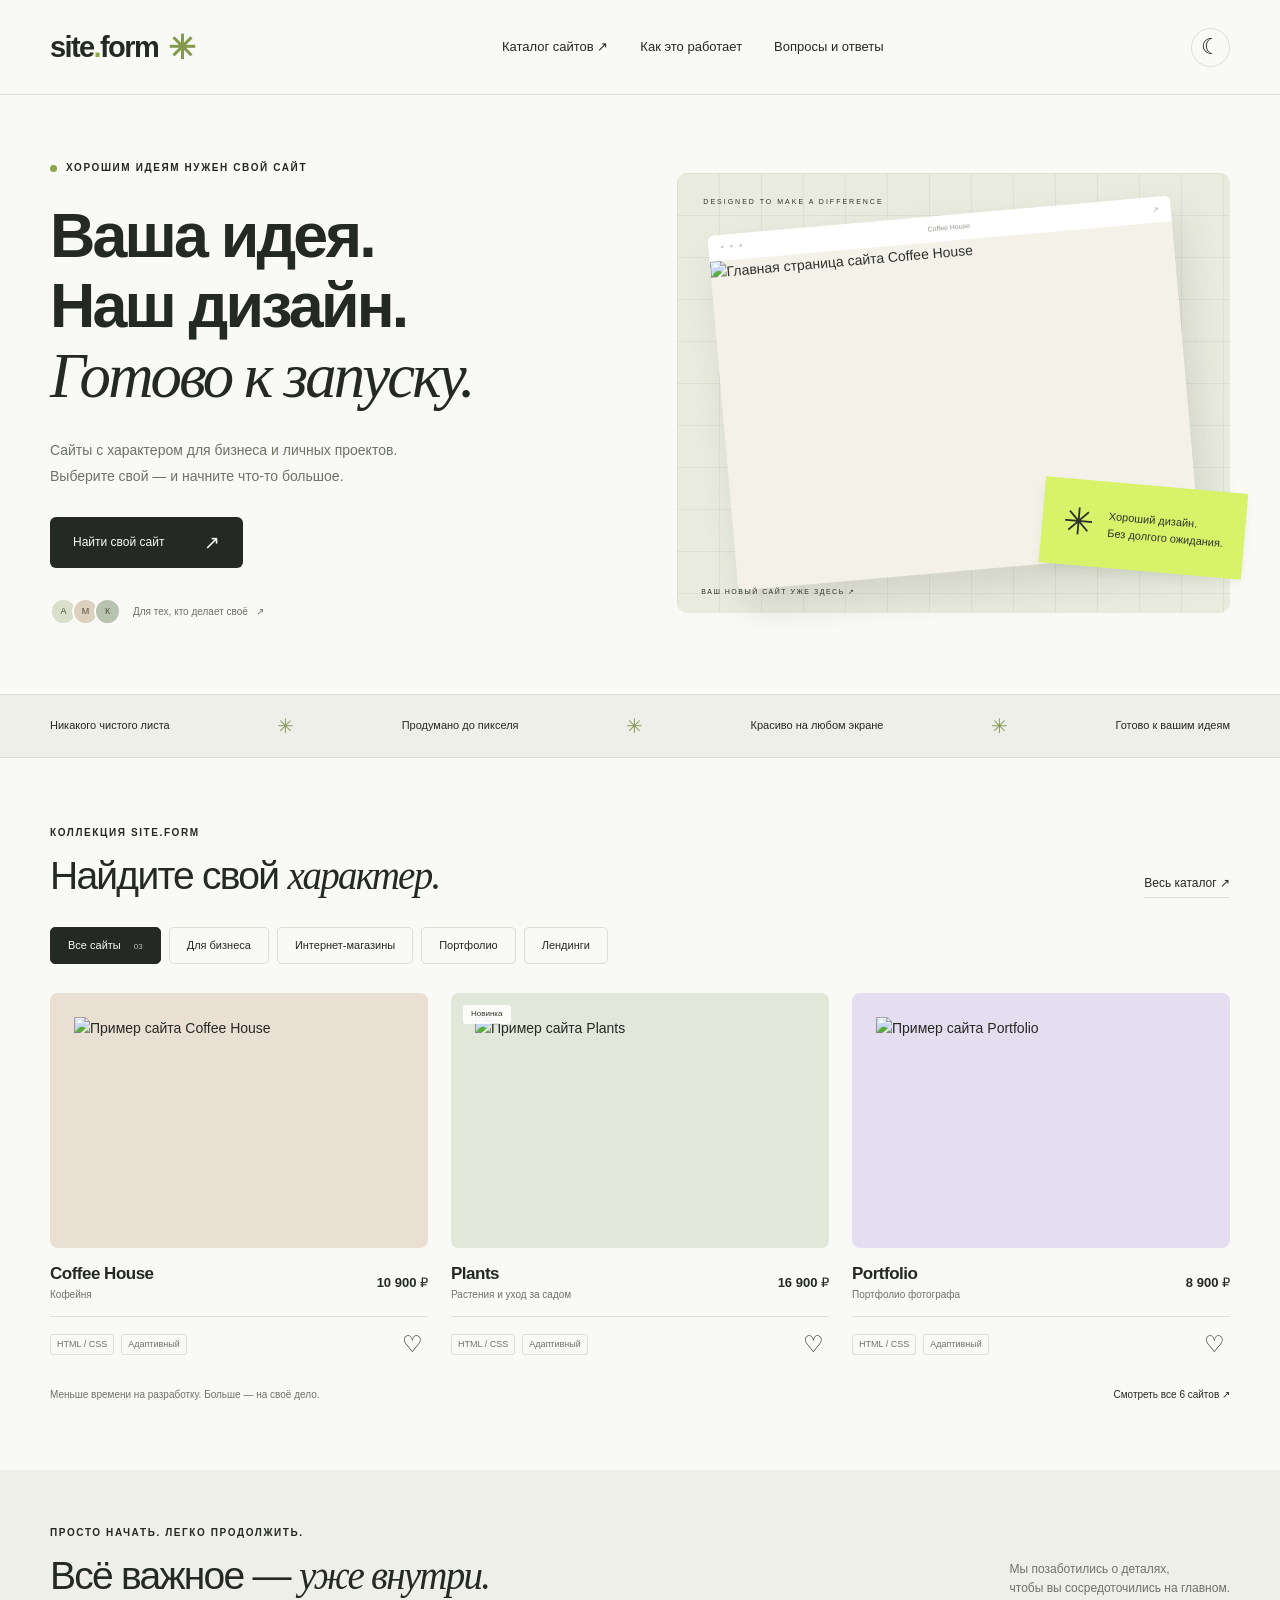
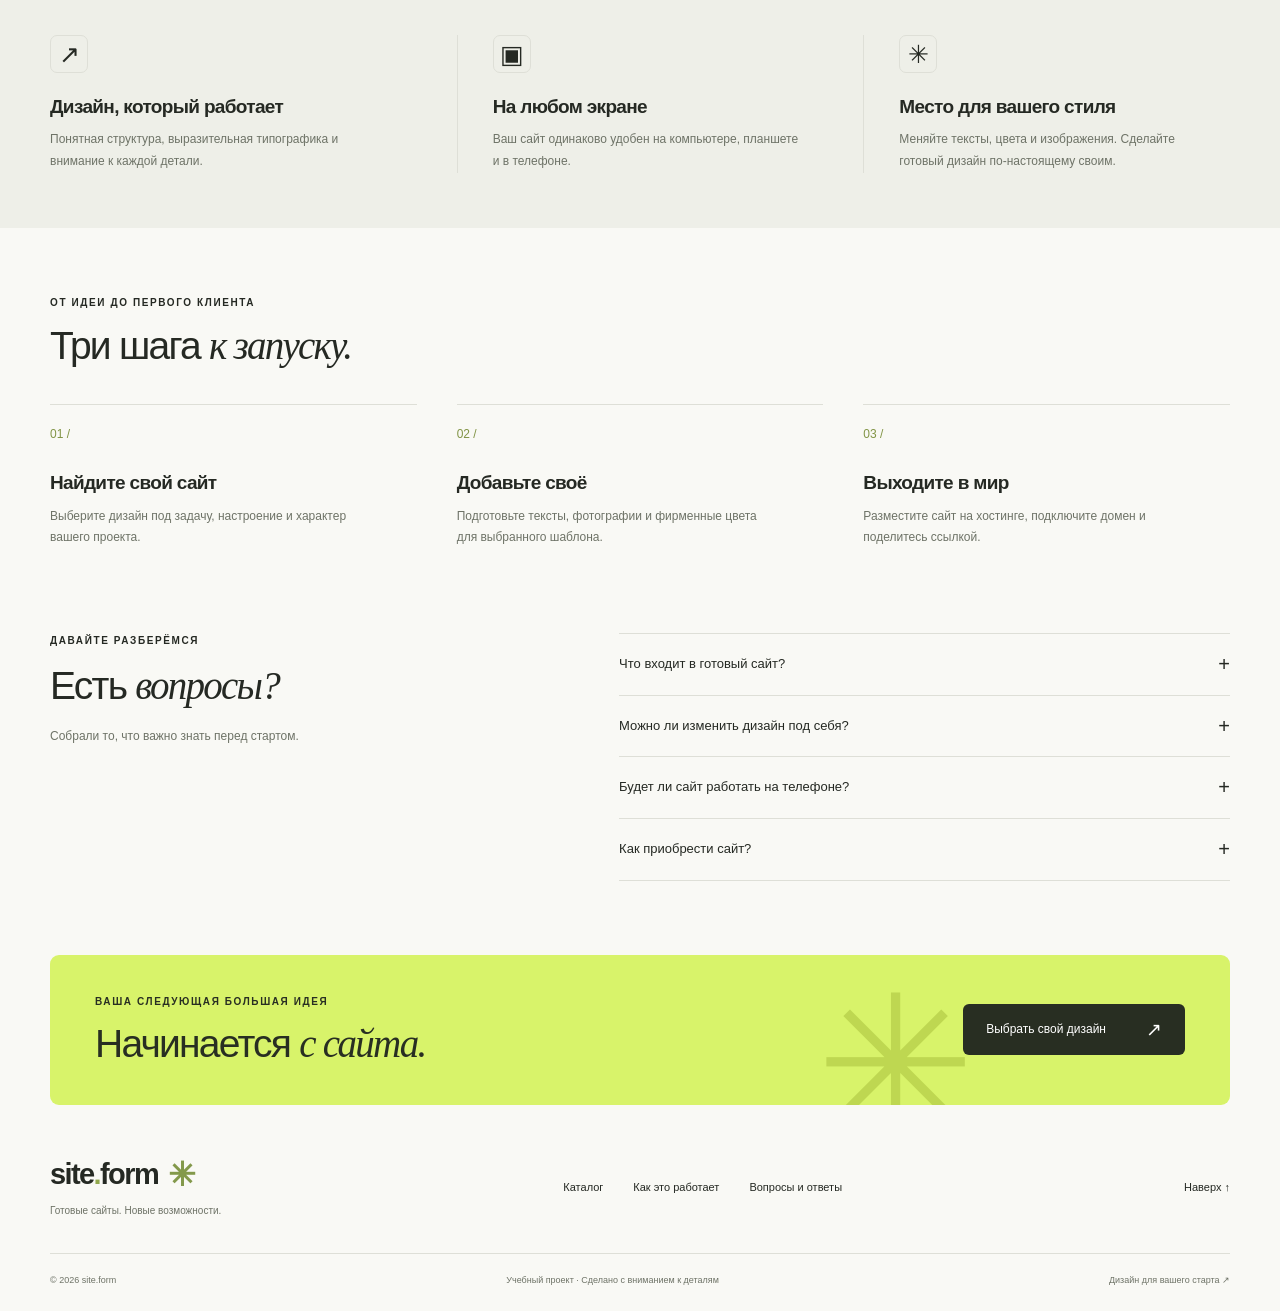
==== index.html @ 3f568632 "feat: create app" ====
<!doctype html>
<html lang="ru">
<head>
    <meta charset="UTF-8">
    <meta name="viewport" content="width=device-width, initial-scale=1.0">
    <meta name="description" content="Готовые сайты с характером для бизнеса и личных проектов.">
    <title>site.form — сайты для ваших идей</title>
    <script>try {
        document.documentElement.dataset.theme = localStorage.getItem('siteform-theme') || 'light'
    } catch (e) {
    }</script>
    <link rel="stylesheet" href="style.css">
    <script src="script.js" defer></script>
</head>
<body>
<header class="header">
    <div class="container header-inner">
        <a class="logo" href="index.html" aria-label="site.form — главная">site<span class="logo-dot">.</span>form<span
                class="logo-star">✳</span>
        </a>
        <nav class="nav" aria-label="Основная навигация"><a href="catalog.html">Каталог сайтов ↗</a><a
                href="index.html#how">Как это работает</a><a href="index.html#faq">Вопросы и ответы</a></nav>
        <div class="header-actions">
            <button class="theme-toggle" aria-label="Включить тёмную тему">☾</button>
        </div>
    </div>
</header>
<main>
    <section class="hero container">
        <div class="hero-copy"><p class="eyebrow"><span class="status-dot"></span> ХОРОШИМ ИДЕЯМ НУЖЕН СВОЙ САЙТ</p>
            <h1>Ваша идея.<br>Наш дизайн.<br><span class="serif">Готово к запуску.</span></h1>
            <p class="hero-description">Сайты с характером для бизнеса и личных проектов.<br>Выберите свой — и начните
                что-то большое.</p><a class="button button-dark" href="catalog.html">Найти свой сайт <span>↗</span></a>
            <div class="hero-note"><span class="tiny-stack"><i>А</i><i>М</i><i>К</i></span><span>Для тех, кто делает своё &nbsp; ↗</span>
            </div>
        </div>
        <div class="hero-art" role="img" aria-label="Пример сайта Coffee House">
            <div class="art-grid"></div>
            <span class="art-label">DESIGNED TO MAKE A DIFFERENCE</span>
            <div class="hero-browser">
                <div class="browser-bar"><span>● ● ●</span><span>Coffee House</span><span>↗</span></div>
                <img class="hero-site-preview" src="assets/CoffeHouse1.png" alt="Главная страница сайта Coffee House" fetchpriority="high">
            </div>
            <div class="floating-label"><span>✳</span> Хороший дизайн.<br>Без долгого ожидания.</div>
            <span class="art-caption">ВАШ НОВЫЙ САЙТ УЖЕ ЗДЕСЬ ↗</span></div>
    </section>
    <div class="benefit-strip">
        <div class="container">
            <span>Никакого чистого листа</span><i>✳</i><span>Продумано до пикселя</span><i>✳</i><span>Красиво на любом экране</span><i>✳</i><span>Готово к вашим идеям</span>
        </div>
    </div>
    <section class="section container" id="featured">
        <div class="section-heading">
            <div><p class="eyebrow">КОЛЛЕКЦИЯ SITE.FORM</p>
                <h2>Найдите свой <em>характер.</em></h2></div>
            <a class="text-link" href="catalog.html">Весь каталог ↗</a></div>
        <div class="category-tabs" aria-label="Категории подборки">
            <button class="active" data-category="all" aria-pressed="true">Все сайты <span>03</span></button>
            <button data-category="business" aria-pressed="false">Для бизнеса</button>
            <button data-category="shop" aria-pressed="false">Интернет-магазины</button>
            <button data-category="portfolio" aria-pressed="false">Портфолио</button>
            <button data-category="landing" aria-pressed="false">Лендинги</button>
        </div>
        <div class="product-grid" id="products" data-limit="3"></div>
        <noscript>Для интерактивной подборки включите JavaScript.</noscript>
        <div class="collection-note"><span>Меньше времени на разработку. Больше — на своё дело.</span><a
                href="catalog.html">Смотреть все 6 сайтов ↗</a></div>
    </section>
    <section class="why-section">
        <div class="container">
            <div class="section-heading">
                <div><p class="eyebrow">ПРОСТО НАЧАТЬ. ЛЕГКО ПРОДОЛЖИТЬ.</p>
                    <h2>Всё важное — <em>уже внутри.</em></h2></div>
                <p class="section-description">Мы позаботились о деталях,<br>чтобы вы сосредоточились на главном.</p>
            </div>
            <div class="features">
                <article><span class="feature-icon">↗</span>
                    <h3>Дизайн, который работает</h3>
                    <p>Понятная структура, выразительная типографика и внимание к каждой детали.</p></article>
                <article><span class="feature-icon">▣</span>
                    <h3>На любом экране</h3>
                    <p>Ваш сайт одинаково удобен на компьютере, планшете и в телефоне.</p></article>
                <article><span class="feature-icon">✳</span>
                    <h3>Место для вашего стиля</h3>
                    <p>Меняйте тексты, цвета и изображения. Сделайте готовый дизайн по-настоящему своим.</p></article>
            </div>
        </div>
    </section>
    <section class="section container" id="how">
        <div class="section-heading">
            <div><p class="eyebrow">ОТ ИДЕИ ДО ПЕРВОГО КЛИЕНТА</p>
                <h2>Три шага <em>к запуску.</em></h2></div>
        </div>
        <div class="steps">
            <article><span>01 /</span>
                <h3>Найдите свой сайт</h3>
                <p>Выберите дизайн под задачу, настроение и характер вашего проекта.</p></article>
            <article><span>02 /</span>
                <h3>Добавьте своё</h3>
                <p>Подготовьте тексты, фотографии и фирменные цвета для выбранного шаблона.</p></article>
            <article><span>03 /</span>
                <h3>Выходите в мир</h3>
                <p>Разместите сайт на хостинге, подключите домен и поделитесь ссылкой.</p></article>
        </div>
    </section>
    <section class="faq-section container" id="faq">
        <div><p class="eyebrow">ДАВАЙТЕ РАЗБЕРЁМСЯ</p>
            <h2>Есть <em>вопросы?</em></h2>
            <p class="muted">Собрали то, что важно знать перед стартом.</p></div>
        <div class="faq-list">
            <details>
                <summary>Что входит в готовый сайт?<span>+</span></summary>
                <p>HTML, CSS и JavaScript выбранного шаблона: адаптивная вёрстка и готовые интерфейсные элементы. Домен,
                    хостинг и серверная часть приобретаются и настраиваются отдельно.</p></details>
            <details>
                <summary>Можно ли изменить дизайн под себя?<span>+</span></summary>
                <p>Да. Вы можете заменить тексты и изображения, настроить цвета и шрифты в исходном коде. Для
                    редактирования понадобятся базовые знания HTML и CSS.</p></details>
            <details>
                <summary>Будет ли сайт работать на телефоне?<span>+</span></summary>
                <p>Да, шаблоны адаптированы для мобильных устройств, планшетов и компьютеров, начиная с ширины экрана
                    380 пикселей.</p></details>
            <details>
                <summary>Как приобрести сайт?<span>+</span></summary>
                <p>Это учебный магазин: в каталоге можно посмотреть характеристики и добавить сайты в избранное.
                    Настоящие заказы и платежи здесь не принимаются.</p></details>
        </div>
    </section>
    <section class="container">
        <div class="cta-banner">
            <div><p class="eyebrow">ВАША СЛЕДУЮЩАЯ БОЛЬШАЯ ИДЕЯ</p>
                <h2>Начинается <em>с сайта.</em></h2></div>
            <a class="button button-dark" href="catalog.html">Выбрать свой дизайн <span>↗</span></a><span
                class="cta-star" aria-hidden="true">✳</span></div>
    </section>
</main>
<footer class="footer container">
    <div class="footer-top">
        <div><a class="logo" href="index.html">site<span class="logo-dot">.</span>form<span
                class="logo-star">✳</span></a>
            <p>Готовые сайты. Новые возможности.</p></div>
        <nav aria-label="Навигация в подвале"><a href="catalog.html">Каталог</a><a href="index.html#how">Как это
            работает</a><a href="index.html#faq">Вопросы и ответы</a></nav>
        <a class="back-top" href="#">Наверх ↑</a></div>
    <div class="footer-bottom">
        <span>© 2026 site.form</span><span>Учебный проект · Сделано с вниманием к деталям</span><span>Дизайн для вашего старта ↗</span>
    </div>
</footer>
<dialog id="product-dialog" aria-labelledby="dialog-title"></dialog>
<div class="toast" role="status"></div>
</body>
</html>
---- style.css ----
@charset "UTF-8";
/* System fonts keep the pages independent of external services. */
/* Shared palette: both pages use the same theme and components. */
:root {
  --bg:#f9f9f5;
  --surface:#fff;
  --ink:#252923;
  --muted:#6e7367;
  --line:#dedfd7;
  --soft:#eeefe8;
  --accent:#d8f36a;
  color-scheme: light;
}

:root[data-theme=dark] {
  --bg:#191d18;
  --surface:#232921;
  --ink:#f1f2e9;
  --muted:#a5ad9e;
  --line:#3c4437;
  --soft:#242c21;
  color-scheme: dark;
}

* {
  box-sizing: border-box;
}

html {
  scroll-behavior: smooth;
  scroll-padding-top: 30px;
}

body {
  margin: 0;
  background: var(--bg);
  color: var(--ink);
  font-family: "Golos Text", Arial, sans-serif;
  font-size: 14px;
  line-height: 1.6;
}

button, input, select {
  font: inherit;
}

a {
  color: inherit;
  text-decoration: none;
}

button {
  cursor: pointer;
  color: inherit;
}

button:focus-visible, a:focus-visible, summary:focus-visible, input:focus-visible, select:focus-visible {
  outline: 3px solid #85a72d;
  outline-offset: 4px;
}

h1, h2, h3, p {
  margin-top: 0;
}

h1, h2, h3 {
  line-height: 1.12;
  letter-spacing: -0.045em;
}

h1 {
  font-size: clamp(48px, 4.9vw, 72px);
  font-weight: 550;
  margin-bottom: 25px;
}

h2 {
  font-size: 39px;
  font-weight: 500;
  margin-bottom: 0;
}

h3 {
  font-size: 19px;
  font-weight: 550;
  letter-spacing: -0.035em;
}

em, .serif {
  font-family: Georgia, "Times New Roman", serif;
  font-weight: 400;
  font-style: italic;
}

a, button {
  transition: background 0.2s, color 0.2s, transform 0.2s;
}

a:hover {
  color: #76912c;
}

.container {
  width: min(1280px, 100% - 100px);
  margin-inline: auto;
}

/* Navigation */
.header {
  border-bottom: 1px solid var(--line);
}

.header-inner {
  height: 94px;
  display: flex;
  align-items: center;
  justify-content: space-between;
  gap: 30px;
}

.logo {
  font-size: 29px;
  font-weight: 750;
  letter-spacing: -1.6px;
  display: inline-flex;
  align-items: center;
  line-height: 1;
}

.logo-dot {
  color: #91a84c;
}

.logo-star {
  color: #83994b;
  font-size: 33px;
  margin-left: 10px;
}

.nav {
  display: flex;
  gap: 32px;
  font-size: 13px;
}

.nav a[aria-current] {
  color: #80963d;
}

.header-actions {
  display: flex;
  gap: 19px;
  align-items: center;
}

.theme-toggle, .menu-toggle {
  border: 1px solid var(--line);
  width: 39px;
  height: 39px;
  border-radius: 50%;
  background: transparent;
  font-size: 22px;
  display: grid;
  place-content: center;
}

.theme-toggle:hover {
  background: var(--soft);
}

.header-cta {
  font-size: 12px;
  border-bottom: 1px solid var(--ink);
  padding-block: 5px;
}

.menu-toggle {
  display: none;
}

/* Intro and CSS architectural illustration */
.hero {
  display: grid;
  grid-template-columns: 1.07fr 1fr;
  gap: 36px;
  align-items: center;
  padding-block: 65px 69px;
}

.eyebrow {
  font-size: 10px;
  letter-spacing: 1.6px;
  font-weight: 550;
  margin-bottom: 24px;
  display: flex;
  align-items: center;
  gap: 9px;
}

.status-dot {
  height: 7px;
  width: 7px;
  background: #8ba649;
  border-radius: 50%;
  display: inline-block;
}

.hero h1 .serif {
  white-space: nowrap;
}

.hero-description {
  color: var(--muted);
  font-size: 14px;
  line-height: 1.9;
  margin-bottom: 27px;
}

.button {
  border: 0;
  border-radius: 6px;
  padding: 16px 23px;
  display: inline-flex;
  gap: 40px;
  align-items: center;
  justify-content: center;
  font-size: 12px;
  font-weight: 500;
}

.button-dark {
  background: var(--ink);
  color: var(--bg);
}

.button-dark:hover {
  background: #748c37;
  color: white;
  transform: translateY(-2px);
}

.button span {
  font-size: 19px;
  line-height: 1;
}

.hero-note {
  display: flex;
  align-items: center;
  gap: 12px;
  color: var(--muted);
  font-size: 10px;
  margin-top: 30px;
}

.tiny-stack {
  display: flex;
  padding-left: 5px;
}

.tiny-stack i {
  font-style: normal;
  margin-left: -5px;
  border: 2px solid var(--bg);
  width: 27px;
  height: 27px;
  border-radius: 50%;
  background: #d9dfca;
  color: #48523c;
  display: grid;
  place-content: center;
  font-size: 9px;
}

.tiny-stack i:nth-child(2) {
  background: #ddd0bf;
}

.tiny-stack i:nth-child(3) {
  background: #b8c4b1;
}

.hero-art {
  height: 440px;
  background: #e9ebdf;
  border-radius: 10px;
  position: relative;
  display: flex;
  align-items: center;
  justify-content: center;
  color: #2c3228;
  isolation: isolate;
}

.art-grid {
  position: absolute;
  inset: 0;
  background-image: linear-gradient(rgba(201, 204, 190, 0.3333333333) 1px, transparent 1px), linear-gradient(90deg, rgba(201, 204, 190, 0.3333333333) 1px, transparent 1px);
  background-size: 42px 42px;
  z-index: -1;
  border-radius: 10px;
}

.art-label {
  position: absolute;
  left: 26px;
  top: 23px;
  letter-spacing: 2px;
  font-size: 7px;
}

.hero-browser {
  width: 84%;
  background: #f4f1e9;
  transform: rotate(-5deg);
  border-radius: 6px;
  box-shadow: 8px 20px 35px rgba(51, 57, 35, 0.1254901961);
  overflow: hidden;
}

.browser-bar {
  height: 26px;
  background: #fff;
  display: flex;
  justify-content: space-between;
  align-items: center;
  padding: 0 12px;
  font-size: 7px;
  color: #989991;
}

.browser-bar > span:first-child {
  font-size: 6px;
  letter-spacing: 2px;
  color: #c6c7bf;
}

.architecture-site {
  padding: 16px 22px 14px;
}

.mock-nav {
  display: flex;
  align-items: center;
  justify-content: space-between;
}

.mock-nav b {
  font-size: 17px;
  letter-spacing: -1px;
}

.mock-nav > span {
  font-size: 6px;
}

.architecture-title {
  font-size: 37px;
  line-height: 1.02;
  letter-spacing: -2px;
  margin-top: 22px;
  position: relative;
  z-index: 2;
}

.arch-scene {
  height: 139px;
  margin-top: -15px;
  position: relative;
  overflow: hidden;
  background: linear-gradient(170deg, #d7d8ce 0%, #edebe1 65%, #c4b69c 65%);
}

.sun {
  width: 70px;
  height: 70px;
  border-radius: 50%;
  background: #ece2c6;
  position: absolute;
  top: 9px;
  left: 35px;
}

.building {
  position: absolute;
  right: 28px;
  top: 15px;
  width: 160px;
  height: 130px;
  background: linear-gradient(100deg, #d3c4aa, #eee5d3 65%, #b6a283 66%);
  box-shadow: -17px 17px 0 #b8a88f;
  transform: skewY(-5deg);
}

.building-window {
  position: absolute;
  left: 40px;
  top: 20px;
  width: 60px;
  height: 120px;
  border-radius: 50px 50px 0 0;
  background: linear-gradient(100deg, #423d2d, #938269);
  border: 9px solid #b9a489;
  box-shadow: 12px 0 #e1d3b9;
}

.building-step {
  position: absolute;
  bottom: 0;
  right: 38px;
  width: 170px;
  height: 13px;
  background: #b6a487;
  box-shadow: 0 -7px #d2c2a6;
}

.scene-plant {
  position: absolute;
  left: 13px;
  bottom: -20px;
  font-size: 95px;
  color: #68705b;
  transform: rotate(15deg);
}

.mock-bottom {
  display: flex;
  justify-content: space-between;
  gap: 10px;
  font-size: 5px;
  padding-top: 12px;
}

.floating-label {
  position: absolute;
  bottom: 42px;
  right: -15px;
  background: var(--accent);
  padding: 15px 21px;
  display: flex;
  gap: 14px;
  align-items: center;
  font-size: 11px;
  line-height: 1.5;
  transform: rotate(5deg);
  box-shadow: 0 5px 10px rgba(52, 59, 36, 0.062745098);
}

.floating-label > span {
  font-size: 37px;
}

.art-caption {
  font-size: 7px;
  letter-spacing: 1.5px;
  position: absolute;
  bottom: 15px;
  left: 24px;
}

.benefit-strip {
  background: var(--soft);
  border-block: 1px solid var(--line);
}

.benefit-strip .container {
  min-height: 62px;
  display: flex;
  justify-content: space-between;
  align-items: center;
  gap: 20px;
  font-size: 11px;
}

.benefit-strip i {
  font-size: 20px;
  font-style: normal;
  color: #8a995e;
}

/* Collection and template previews */
.section {
  padding-block: 67px;
}

.section-heading {
  display: flex;
  justify-content: space-between;
  align-items: flex-end;
  gap: 25px;
  margin-bottom: 29px;
}

.section-heading .eyebrow {
  margin-bottom: 13px;
}

.text-link {
  font-size: 12px;
  border-bottom: 1px solid var(--line);
  padding-bottom: 4px;
  white-space: nowrap;
}

.category-tabs {
  display: flex;
  gap: 8px;
  flex-wrap: wrap;
  margin-bottom: 29px;
}

.category-tabs button {
  background: transparent;
  border: 1px solid var(--line);
  border-radius: 5px;
  padding: 9px 17px;
  font-size: 11px;
  white-space: nowrap;
}

.category-tabs button:hover {
  border-color: #8c9e63;
  background: var(--soft);
}

.category-tabs button.active {
  background: var(--ink);
  color: var(--bg);
  border-color: var(--ink);
}

.category-tabs button span {
  font-size: 8px;
  opacity: 0.7;
  margin-left: 10px;
}

.product-grid {
  display: grid;
  grid-template-columns: repeat(3, minmax(0, 1fr));
  gap: 30px 23px;
}

.product-card {
  min-width: 0;
}

.preview-button {
  position: relative;
  width: 100%;
  padding: 24px 24px 0;
  height: 255px;
  border: none;
  border-radius: 8px;
  overflow: hidden;
  display: block;
  text-align: left;
  background: #e8e9e0;
}

.preview-button:hover .site-preview {
  transform: translateY(-6px);
}

.site-preview {
  display: block;
  width: 100%;
  height: 100%;
  object-fit: cover;
  object-position: top;
  transition: transform 0.25s;
}

.hero-site-preview {
  display: block;
  width: 100%;
  height: 330px;
  object-fit: cover;
  object-position: top;
}

.preview-button:after {
  content: "Посмотреть сайт ↗";
  position: absolute;
  inset: auto 18px 14px auto;
  background: rgba(255, 255, 255, 0.9294117647);
  border-radius: 5px;
  padding: 8px 12px;
  font-size: 10px;
  color: #252923;
  opacity: 0;
  transform: translateY(4px);
  transition: 0.2s;
}

.preview-button:hover:after, .preview-button:focus-visible:after {
  opacity: 1;
  transform: none;
}

.badge {
  position: absolute;
  z-index: 2;
  top: 12px;
  left: 12px;
  padding: 3px 8px;
  background: rgba(255, 255, 255, 0.8745098039);
  border-radius: 3px;
  font-size: 8px;
  color: #34392d;
}

.mini-site {
  background: #f7f4eb;
  height: 260px;
  box-shadow: 0 7px 20px rgba(32, 32, 32, 0.0705882353);
  padding: 16px;
  transition: transform 0.25s;
  color: #35392b;
  overflow: hidden;
}

.mini-nav {
  display: flex;
  justify-content: space-between;
  font-size: 8px;
  align-items: center;
}

.mini-nav b {
  font-size: 13px;
  letter-spacing: -0.7px;
}

.mini-nav span {
  font-size: 5px;
}

.mini-title {
  font-size: 29px;
  line-height: 1.05;
  letter-spacing: -1.5px;
  margin-top: 24px;
  font-weight: 500;
  position: relative;
  z-index: 1;
}

.mini-subtitle {
  font-size: 6px;
  margin-top: 9px;
}

.mini-site .arch-scene {
  height: 120px;
  margin-top: 13px;
}

.mini-site .building {
  right: 14px;
  top: 11px;
  width: 130px;
}

.preview-botanica {
  background: #e1e8da;
}

.preview-botanica .mini-site {
  background: #f0f1e5;
}

.preview-botanica .mini-title {
  font-family: Georgia, serif;
  font-size: 34px;
  color: #3d4c31;
  text-align: center;
}

.preview-botanica .mini-subtitle {
  text-align: center;
}

.plant-scene {
  height: 140px;
  display: flex;
  justify-content: center;
  gap: 15px;
  padding-top: 13px;
}

.plant {
  width: 60px;
  height: 70px;
  background: linear-gradient(95deg, #c5a780, #e3c7a6);
  border-radius: 3px 3px 19px 19px;
  position: relative;
  margin-top: 56px;
}

.plant:nth-child(2) {
  width: 70px;
  background: linear-gradient(95deg, #aab298, #c9ceba);
  margin-top: 40px;
}

.plant:before {
  content: "";
  position: absolute;
  width: 30px;
  height: 80px;
  bottom: 60px;
  left: 10px;
  background: #5b7044;
  border-radius: 90% 0 80% 10%;
  transform: rotate(-20deg);
  box-shadow: 20px 5px #81915a;
}

.plant:nth-child(2):before {
  transform: rotate(8deg);
  height: 100px;
  background: #425735;
}

.preview-mono {
  background: #e5def0;
}

.preview-mono .mini-site {
  background: #bba2e0;
  color: #25202c;
}

.preview-mono .mini-title {
  font-size: 34px;
  font-weight: 750;
  margin-top: 34px;
  letter-spacing: -2px;
}

.mono-shape {
  font-size: 130px;
  line-height: 0.9;
  text-align: right;
  margin-top: -8px;
  color: #41334e;
  transform: rotate(-17deg);
}

.preview-brew {
  background: #eadfd3;
}

.preview-brew .mini-site {
  background: #492b22;
  color: #f3e3c6;
}

.preview-brew .mini-title {
  font-family: Georgia, serif;
  font-size: 33px;
}

.coffee-shape {
  width: 106px;
  height: 90px;
  border-radius: 5px 5px 45px 45px;
  background: #dfb78b;
  position: relative;
  margin: 20px auto;
  transform: rotate(-9deg);
  box-shadow: 0 12px 0 -4px #2d1914;
}

.coffee-shape:after {
  content: "";
  position: absolute;
  right: -26px;
  top: 9px;
  width: 30px;
  height: 45px;
  border: 9px solid #dfb78b;
  border-radius: 50%;
}

.preview-flow {
  background: #dde6ec;
}

.preview-flow .mini-site {
  background: #eef4f8;
  color: #233444;
}

.preview-flow .mini-title {
  font-size: 31px;
}

.flow-shape {
  height: 100px;
  margin-top: 19px;
  background: linear-gradient(135deg, #a1c7e3, #5684a5);
  border-radius: 60px 60px 0 0;
  transform: rotate(-10deg);
  box-shadow: 40px 20px 0 #b2d2e9;
}

.preview-atelier {
  background: #e9dedc;
}

.preview-atelier .mini-site {
  background: #f4e8e3;
  color: #593c35;
}

.preview-atelier .mini-title {
  font-family: Georgia, serif;
  font-size: 34px;
}

.atelier-shape {
  width: 100px;
  height: 110px;
  margin: 18px auto;
  background: linear-gradient(100deg, #c79a7b, #e1bfa3, #ac755e);
  border-radius: 38% 38% 25% 25%;
  transform: rotate(9deg);
}

.product-meta {
  display: flex;
  justify-content: space-between;
  gap: 12px;
  align-items: center;
  margin-top: 16px;
}

.product-name {
  font-size: 17px;
  font-weight: 550;
  letter-spacing: -0.5px;
  margin-bottom: 4px;
}

.product-category {
  color: var(--muted);
  font-size: 10px;
  margin: 0;
}

.price {
  white-space: nowrap;
  font-size: 13px;
  font-weight: 550;
}

.product-bottom {
  display: flex;
  align-items: center;
  justify-content: space-between;
  margin-top: 13px;
  padding-top: 11px;
  border-top: 1px solid var(--line);
}

.product-tags {
  font-size: 9px;
  color: var(--muted);
  display: flex;
  gap: 7px;
}

.product-tags span {
  border: 1px solid var(--line);
  border-radius: 3px;
  padding: 2px 6px;
}

.favorite {
  border: 0;
  background: none;
  font-size: 23px;
  line-height: 1;
  width: 32px;
  height: 32px;
}

.favorite[aria-pressed=true] {
  color: #8ca640;
}

.collection-note {
  display: flex;
  justify-content: space-between;
  margin-top: 27px;
  font-size: 10px;
  color: var(--muted);
}

.collection-note a {
  color: var(--ink);
}

.mini-site, .mini-title, .mini-subtitle, .mini-site .arch-scene, .mini-site .mono-shape, .mini-site .coffee-shape, .mini-site .flow-shape, .mini-site .atelier-shape {
  display: block;
}

/* Content sections */
.why-section {
  background: var(--soft);
  padding-block: 55px;
}

.section-description {
  font-size: 12px;
  color: var(--muted);
  margin: 0;
}

.features, .steps {
  display: grid;
  grid-template-columns: repeat(3, 1fr);
  gap: 40px;
}

.features {
  margin-top: 37px;
}

.features article + article {
  border-left: 1px solid var(--line);
  padding-left: 35px;
}

.feature-icon {
  display: grid;
  place-content: center;
  width: 38px;
  height: 38px;
  border: 1px solid var(--line);
  border-radius: 7px;
  font-size: 25px;
  margin-bottom: 23px;
}

.features h3, .steps h3 {
  margin-bottom: 12px;
}

.features p, .steps p {
  color: var(--muted);
  font-size: 12px;
  line-height: 1.8;
  max-width: 310px;
  margin-bottom: 0;
}

.steps {
  margin-top: 37px;
}

.steps article {
  border-top: 1px solid var(--line);
  padding-top: 20px;
}

.steps article > span {
  color: #819445;
  font-size: 12px;
  display: block;
  margin-bottom: 28px;
}

.faq-section {
  display: grid;
  grid-template-columns: 1fr 1.2fr;
  gap: 60px;
  padding-block: 17px 74px;
}

.faq-section .eyebrow {
  margin-bottom: 15px;
}

.muted {
  color: var(--muted);
  font-size: 12px;
  margin-top: 20px;
}

.faq-list details {
  border-bottom: 1px solid var(--line);
}

.faq-list details:first-child {
  border-top: 1px solid var(--line);
}

summary {
  list-style: none;
  padding: 20px 0;
  cursor: pointer;
  display: flex;
  justify-content: space-between;
  gap: 20px;
  font-size: 13px;
}

summary::-webkit-details-marker {
  display: none;
}

summary > span {
  font-size: 20px;
  line-height: 1;
}

details[open] summary > span {
  transform: rotate(45deg);
}

details p {
  color: var(--muted);
  font-size: 12px;
  max-width: 95%;
  line-height: 1.9;
}

.cta-banner {
  background: var(--accent);
  color: #282e22;
  border-radius: 9px;
  padding: 39px 45px;
  display: flex;
  align-items: center;
  justify-content: space-between;
  gap: 30px;
  position: relative;
  overflow: hidden;
}

.cta-banner .eyebrow {
  margin-bottom: 12px;
}

.cta-banner .button {
  background: #282e22;
  color: #fff;
  z-index: 1;
}

.cta-star {
  position: absolute;
  right: 255px;
  bottom: -55px;
  color: #bed751;
  font-size: 190px;
  line-height: 1;
  pointer-events: none;
}

.cta-banner > div {
  z-index: 1;
}

.footer {
  padding-top: 53px;
}

.footer-top {
  display: flex;
  justify-content: space-between;
  gap: 25px;
  align-items: center;
  padding-bottom: 34px;
}

.footer-top p {
  font-size: 10px;
  color: var(--muted);
  margin: 12px 0 0;
}

.footer nav {
  display: flex;
  gap: 30px;
  font-size: 11px;
}

.back-top {
  font-size: 11px;
}

.footer-bottom {
  padding: 19px 0 24px;
  border-top: 1px solid var(--line);
  font-size: 9px;
  color: var(--muted);
  display: flex;
  justify-content: space-between;
  gap: 20px;
}

/* Catalog and dialog */
.breadcrumbs {
  display: flex;
  gap: 14px;
  font-size: 10px;
  color: var(--muted);
  margin: 29px 0 35px;
}

.catalog-intro {
  position: relative;
  padding-bottom: 30px;
  border-bottom: 1px solid var(--line);
  margin-bottom: 29px;
}

.catalog-intro h1 {
  font-size: 60px;
  margin-bottom: 17px;
}

.catalog-intro p:last-of-type {
  color: var(--muted);
  font-size: 13px;
}

.catalog-star {
  position: absolute;
  right: 30px;
  top: -17px;
  font-size: 136px;
  line-height: 1.2;
  color: #9aaa73;
}

.catalog-tools {
  display: flex;
  justify-content: space-between;
  gap: 20px;
  margin-bottom: 23px;
}

.search-field {
  display: flex;
  align-items: center;
  gap: 12px;
  border: 1px solid var(--line);
  border-radius: 6px;
  padding: 8px 15px;
  width: 390px;
  background: var(--surface);
}

.search-field > span {
  font-size: 24px;
  line-height: 1;
}

.search-field input {
  background: transparent;
  border: 0;
  min-width: 0;
  width: 100%;
  font-size: 12px;
  color: var(--ink);
  padding: 4px 0;
}

.sort-field {
  display: flex;
  align-items: center;
  gap: 10px;
  font-size: 11px;
  color: var(--muted);
}

select {
  padding: 10px;
  background: var(--surface);
  border: 1px solid var(--line);
  border-radius: 5px;
  color: var(--ink);
  font-size: 11px;
}

.result-count {
  color: var(--muted);
  font-size: 10px;
  margin-top: -9px;
  margin-bottom: 20px;
}

.catalog-main .preview-button {
  height: 285px;
}

.catalog-main .mini-site {
  height: 300px;
}

.catalog-main .mini-title {
  margin-top: 33px;
}

.catalog-note {
  margin-top: 65px;
  background: var(--soft);
  border: 1px solid var(--line);
  border-radius: 8px;
  padding: 30px;
  display: flex;
  align-items: center;
  gap: 25px;
}

.catalog-note > span {
  font-size: 44px;
  color: #8b9d60;
}

.catalog-note h2 {
  font-size: 23px;
  margin-bottom: 7px;
}

.catalog-note p {
  font-size: 11px;
  color: var(--muted);
  margin: 0;
}

.catalog-note > a {
  margin-left: auto;
}

.empty-state {
  text-align: center;
  padding: 45px 15px;
}

.empty-state > span {
  font-size: 40px;
  color: #8b9d60;
}

.empty-state h2 {
  font-size: 28px;
}

.empty-state p {
  color: var(--muted);
  margin-top: 18px;
}

.empty-state[hidden] {
  display: none;
}

dialog {
  width: min(570px, 100% - 32px);
  max-height: 90vh;
  overflow: auto;
  background: var(--bg);
  color: var(--ink);
  border: 1px solid var(--line);
  padding: 32px;
  border-radius: 12px;
}

dialog::backdrop {
  background: rgba(17, 24, 15, 0.7529411765);
  backdrop-filter: blur(4px);
}

.dialog-close {
  position: absolute;
  right: 15px;
  top: 11px;
  border: 0;
  background: none;
  font-size: 28px;
}

.dialog-category {
  font-size: 11px;
  color: var(--muted);
  margin-top: 12px;
}

dialog h2 {
  padding-right: 20px;
  margin: 15px 0;
}

dialog p, dialog li {
  font-size: 13px;
  color: var(--muted);
}

dialog ul {
  padding-left: 20px;
}

.dialog-price {
  font-size: 27px;
  font-weight: 550;
  margin-block: 20px;
}

.demo-note {
  border-top: 1px solid var(--line);
  padding-top: 15px;
  margin-top: 22px;
  margin-bottom: 0;
  font-size: 11px;
}

.toast {
  position: fixed;
  bottom: 24px;
  left: 50%;
  transform: translate(-50%, 20px);
  background: var(--ink);
  color: var(--bg);
  padding: 12px 22px;
  border-radius: 6px;
  font-size: 12px;
  opacity: 0;
  pointer-events: none;
  transition: 0.2s;
  z-index: 10;
  max-width: calc(100% - 30px);
  text-align: center;
}

.toast.visible {
  opacity: 1;
  transform: translate(-50%, 0);
}

@media (min-width: 1440px) {
  .hero {
    gap: 70px;
    padding-block: 76px;
  }
  .hero-art {
    height: 455px;
  }
  .hero-browser {
    width: 82%;
  }
  .architecture-title {
    font-size: 44px;
  }
  .arch-scene {
    height: 160px;
  }
  .preview-button {
    height: 275px;
  }
}
@media (max-width: 1100px) {
  .container {
    width: calc(100% - 64px);
  }
  .nav {
    gap: 18px;
    font-size: 11px;
  }
  .header-inner {
    gap: 16px;
  }
  .header-actions {
    gap: 12px;
  }
  .hero {
    gap: 25px;
  }
  .hero h1 {
    font-size: 52px;
  }
  .hero-art {
    height: 390px;
  }
  .architecture-title {
    font-size: 32px;
  }
  .architecture-site {
    padding: 14px;
  }
  .preview-button {
    padding: 22px 16px 0;
    height: 232px;
  }
  .mini-title {
    font-size: 25px;
  }
  .preview-botanica .mini-title, .preview-mono .mini-title {
    font-size: 29px;
  }
  .product-grid {
    gap: 25px 18px;
  }
  .features {
    gap: 24px;
  }
  .features article + article {
    padding-left: 24px;
  }
  .benefit-strip .container {
    font-size: 10px;
    gap: 10px;
  }
  .footer nav {
    gap: 19px;
  }
  .catalog-star {
    font-size: 110px;
  }
  .catalog-main .preview-button {
    height: 250px;
  }
  .catalog-note h2 {
    font-size: 21px;
  }
}
@media (max-width: 800px) {
  .container {
    width: calc(100% - 40px);
  }
  .header-inner {
    height: 77px;
  }
  .nav {
    gap: 15px;
  }
  .header-cta {
    display: none;
  }
  .hero {
    padding-block: 45px;
    gap: 20px;
  }
  .hero h1 {
    font-size: 42px;
  }
  .eyebrow {
    font-size: 8px;
    letter-spacing: 1.2px;
  }
  .hero-description {
    font-size: 12px;
  }
  .hero-art {
    height: 330px;
  }
  .architecture-title {
    font-size: 28px;
  }
  .arch-scene {
    height: 113px;
  }
  .building {
    width: 115px;
    right: 12px;
  }
  .building-window {
    left: 24px;
    width: 53px;
  }
  .floating-label {
    right: -6px;
    bottom: 26px;
    font-size: 9px;
    padding: 10px 12px;
  }
  .floating-label > span {
    font-size: 29px;
  }
  .hero-note {
    font-size: 8px;
    gap: 8px;
  }
  .hero-browser {
    width: 88%;
  }
  .art-label {
    font-size: 6px;
    left: 15px;
  }
  .benefit-strip .container {
    flex-wrap: wrap;
    justify-content: center;
    padding-block: 13px;
    gap: 9px 20px;
  }
  .benefit-strip i:last-of-type {
    display: none;
  }
  .product-grid {
    grid-template-columns: repeat(2, minmax(0, 1fr));
  }
  .section {
    padding-block: 48px;
  }
  h2 {
    font-size: 32px;
  }
  .features, .steps {
    gap: 24px;
  }
  .features h3, .steps h3 {
    font-size: 17px;
  }
  .features p, .steps p {
    font-size: 11px;
  }
  .faq-section {
    gap: 30px;
    padding-bottom: 48px;
  }
  .faq-section h2 {
    font-size: 31px;
  }
  .cta-banner {
    padding: 30px;
  }
  .cta-banner h2 {
    font-size: 32px;
  }
  .cta-banner .button {
    gap: 18px;
  }
  .footer-top {
    flex-wrap: wrap;
  }
  .footer-bottom span:last-child {
    display: none;
  }
  .catalog-intro h1 {
    font-size: 48px;
  }
  .catalog-star {
    font-size: 95px;
    top: 0;
    right: 0;
  }
  .catalog-note {
    flex-wrap: wrap;
  }
  .catalog-note > a {
    margin-left: 69px;
  }
  .catalog-tools {
    gap: 15px;
  }
  .search-field {
    width: 48%;
  }
  .sort-field {
    gap: 7px;
  }
  .collection-note {
    gap: 20px;
  }
  .collection-note > span {
    max-width: 60%;
  }
}
@media (max-width: 600px) {
  .container {
    width: calc(100% - 36px);
  }
  .header-inner {
    height: 74px;
  }
  .logo {
    font-size: 27px;
  }
  .logo-star {
    font-size: 29px;
  }
  .menu-toggle {
    display: grid;
  }
  .theme-toggle, .menu-toggle {
    width: 36px;
    height: 36px;
    font-size: 20px;
  }
  .header {
    position: relative;
    z-index: 5;
  }
  .nav {
    display: none;
    position: absolute;
    top: 73px;
    left: 0;
    right: 0;
    background: var(--bg);
    border-bottom: 1px solid var(--line);
    padding: 20px;
    flex-direction: column;
    gap: 0;
    box-shadow: 0 8px 15px rgba(0, 0, 0, 0.0352941176);
    font-size: 14px;
  }
  .nav.open {
    display: flex;
  }
  .nav a {
    padding: 12px;
  }
  .hero {
    grid-template-columns: 1fr;
    padding-block: 33px 35px;
    gap: 31px;
  }
  .hero h1 {
    font-size: clamp(43px, 10.3vw, 58px);
    margin-bottom: 20px;
  }
  .hero .eyebrow {
    font-size: 8px;
    margin-bottom: 22px;
  }
  .hero-description {
    font-size: 13px;
    margin-bottom: 22px;
  }
  .hero-note {
    font-size: 10px;
    margin-top: 23px;
  }
  .hero-art {
    height: 340px;
    width: 100%;
    max-width: 460px;
    justify-self: center;
  }
  .hero-browser {
    width: 81%;
  }
  .architecture-title {
    font-size: 35px;
  }
  .arch-scene {
    height: 126px;
  }
  .floating-label {
    right: -3px;
    bottom: 27px;
    font-size: 10px;
  }
  .art-label {
    top: 15px;
  }
  .benefit-strip .container {
    display: grid;
    grid-template-columns: 1fr 20px 1fr;
    gap: 8px;
    text-align: center;
    font-size: 9px;
  }
  .benefit-strip i:nth-of-type(2) {
    display: none;
  }
  .benefit-strip i:last-of-type {
    display: block;
  }
  .benefit-strip span:last-child {
    grid-column: 3;
  }
  .section {
    padding-block: 39px;
  }
  .section-heading {
    gap: 15px;
    align-items: center;
    margin-bottom: 23px;
  }
  .section-heading h2 {
    font-size: 29px;
  }
  .section-heading .eyebrow {
    font-size: 7px;
    letter-spacing: 1.1px;
    margin-bottom: 12px;
  }
  .text-link {
    font-size: 10px;
  }
  .category-tabs {
    gap: 7px;
    margin-bottom: 23px;
  }
  .category-tabs button {
    font-size: 10px;
    padding: 8px 11px;
  }
  .product-grid {
    grid-template-columns: 1fr;
    gap: 27px;
  }
  .preview-button, .catalog-main .preview-button {
    height: 290px;
    padding: 25px 29px 0;
  }
  .mini-site {
    padding: 21px;
    height: 300px;
  }
  .mini-title, .preview-botanica .mini-title, .preview-mono .mini-title {
    font-size: 35px;
    margin-top: 27px;
  }
  .mini-site .arch-scene {
    height: 160px;
  }
  .mini-nav b {
    font-size: 16px;
  }
  .mini-nav span {
    font-size: 6px;
  }
  .mini-subtitle {
    font-size: 7px;
  }
  .plant-scene {
    padding-top: 24px;
  }
  .product-meta {
    margin-top: 13px;
  }
  .product-name {
    font-size: 19px;
  }
  .product-category {
    font-size: 11px;
  }
  .product-bottom {
    margin-top: 10px;
  }
  .collection-note {
    font-size: 9px;
    margin-top: 23px;
    align-items: center;
    gap: 15px;
  }
  .collection-note > span {
    max-width: 52%;
  }
  .why-section {
    padding-block: 35px;
  }
  .why-section .section-heading {
    display: block;
  }
  .section-description {
    margin-top: 17px;
    font-size: 12px;
  }
  .features, .steps {
    grid-template-columns: 1fr;
    gap: 24px;
    margin-top: 27px;
  }
  .features article {
    display: grid;
    grid-template-columns: 42px 1fr;
    gap: 0 17px;
  }
  .features article + article {
    border-left: 0;
    padding-left: 0;
    border-top: 1px solid var(--line);
    padding-top: 24px;
  }
  .feature-icon {
    grid-row: span 2;
    margin: 0;
  }
  .features h3 {
    font-size: 18px;
    margin: 0 0 9px;
  }
  .features p, .steps p {
    font-size: 12px;
    max-width: none;
  }
  .steps article {
    display: grid;
    grid-template-columns: 37px 1fr;
    gap: 0 12px;
  }
  .steps article > span {
    grid-row: span 2;
    margin: 0;
  }
  .steps h3 {
    font-size: 18px;
  }
  .faq-section {
    grid-template-columns: 1fr;
    gap: 15px;
    padding-top: 5px;
    padding-bottom: 38px;
  }
  .faq-section .muted {
    margin-top: 14px;
  }
  summary {
    font-size: 12px;
    padding-block: 18px;
  }
  .cta-banner {
    padding: 28px 24px;
    display: block;
  }
  .cta-banner h2 {
    font-size: 31px;
  }
  .cta-banner .eyebrow {
    font-size: 7px;
  }
  .cta-banner .button {
    margin-top: 23px;
    position: relative;
    font-size: 11px;
  }
  .cta-star {
    right: -15px;
    bottom: -35px;
    font-size: 170px;
  }
  .footer {
    padding-top: 35px;
  }
  .footer-top {
    display: grid;
    grid-template-columns: 1fr auto;
    gap: 25px;
    padding-bottom: 25px;
  }
  .footer nav {
    grid-column: 1/-1;
    grid-row: 2;
    gap: 22px;
    font-size: 10px;
  }
  .footer-bottom {
    font-size: 8px;
    gap: 14px;
  }
  .footer-bottom span:nth-child(2) {
    max-width: 175px;
    text-align: right;
  }
  .breadcrumbs {
    margin: 23px 0 27px;
  }
  .catalog-intro {
    padding-bottom: 23px;
  }
  .catalog-intro h1 {
    font-size: 43px;
    max-width: 280px;
  }
  .catalog-intro .eyebrow {
    font-size: 8px;
  }
  .catalog-intro p:last-of-type {
    font-size: 12px;
    max-width: 260px;
    margin-bottom: 0;
  }
  .catalog-star {
    font-size: 63px;
    right: 0;
    top: 35px;
    opacity: 0.7;
  }
  .catalog-tools {
    flex-direction: column;
  }
  .search-field {
    width: 100%;
  }
  .sort-field {
    justify-content: space-between;
  }
  .sort-field select {
    flex: 1;
    max-width: 220px;
  }
  .catalog-main .category-tabs {
    margin-top: 20px;
  }
  .catalog-note {
    margin-top: 37px;
    padding: 22px;
    gap: 14px;
  }
  .catalog-note > span {
    font-size: 34px;
  }
  .catalog-note > div {
    flex: 1;
  }
  .catalog-note h2 {
    font-size: 19px;
  }
  .catalog-note p {
    font-size: 11px;
  }
  .catalog-note > a {
    margin-left: 48px;
  }
  .dialog-price {
    font-size: 24px;
  }
  dialog {
    padding: 24px;
  }
  .preview-button:after {
    opacity: 1;
    font-size: 9px;
  }
}
@media (prefers-reduced-motion: reduce) {
  html {
    scroll-behavior: auto;
  }
  *, *:before, *:after {
    transition: none !important;
    animation: none !important;
  }
}
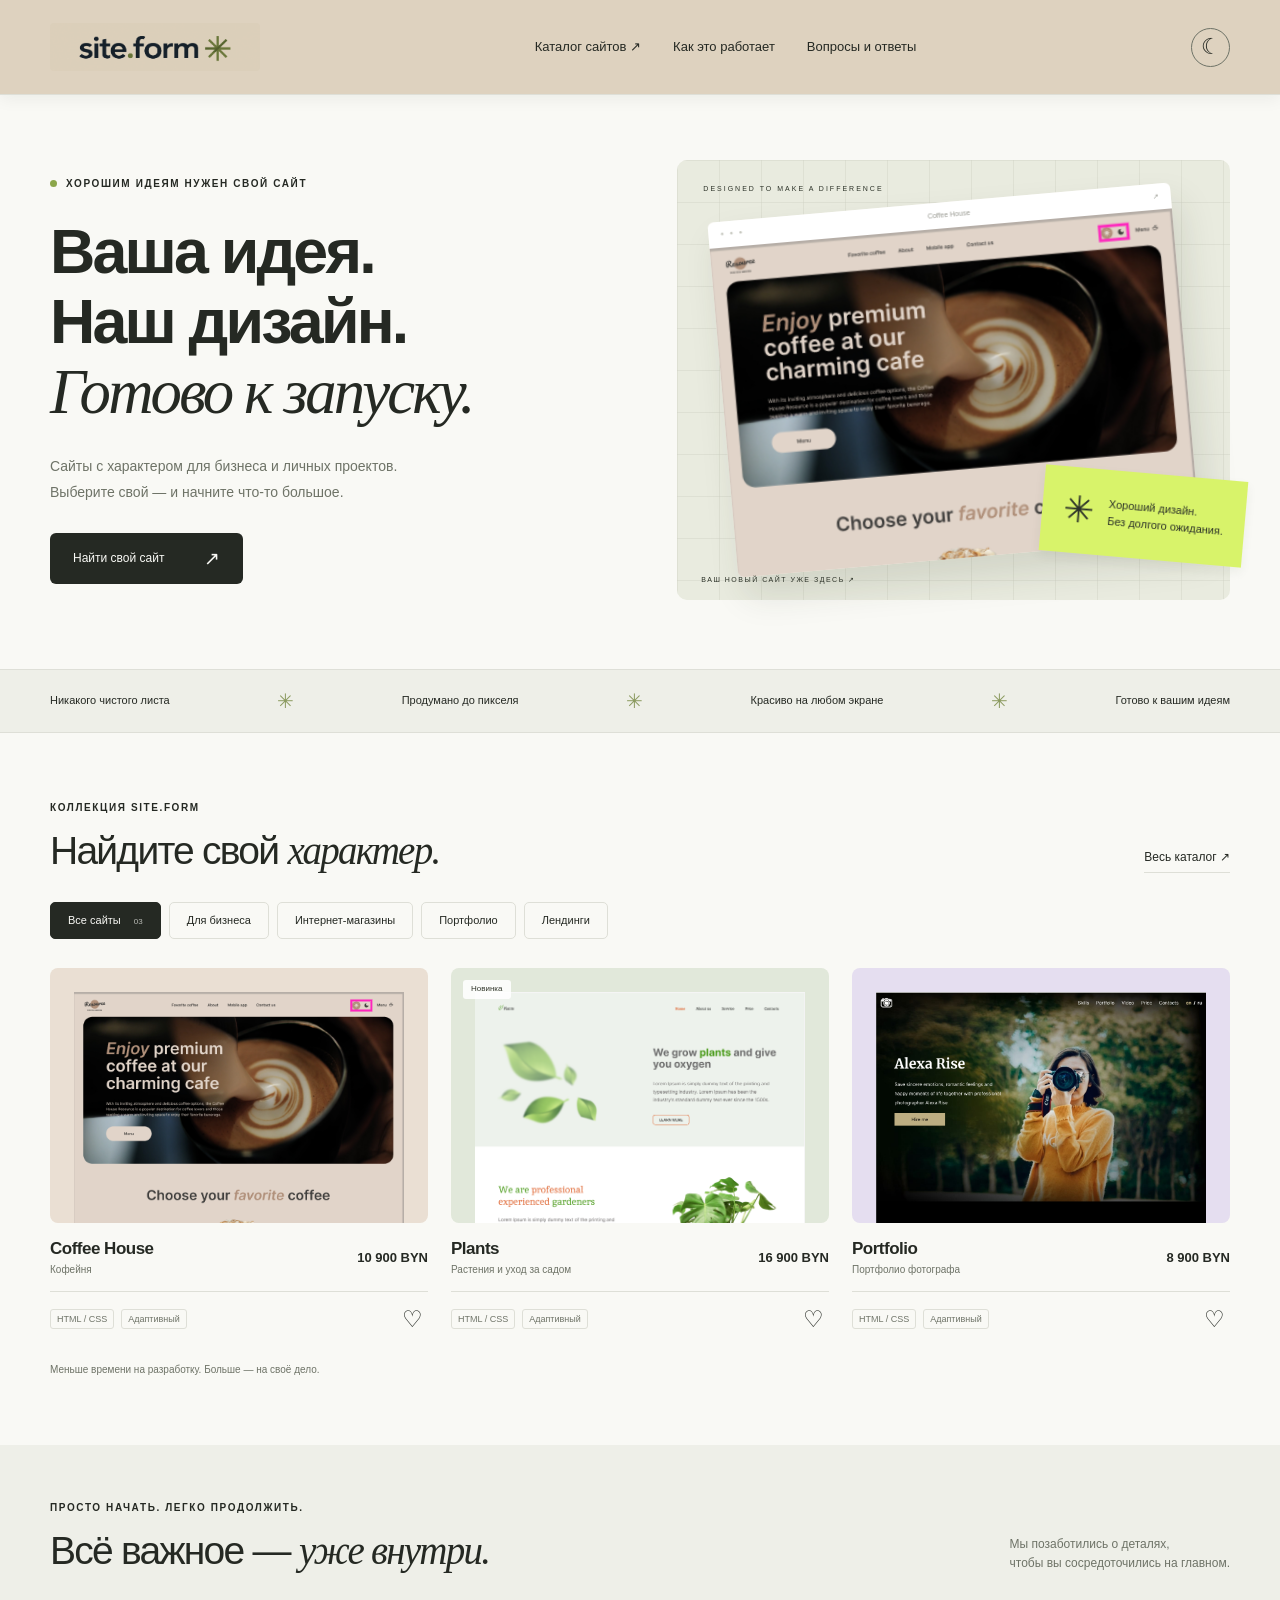
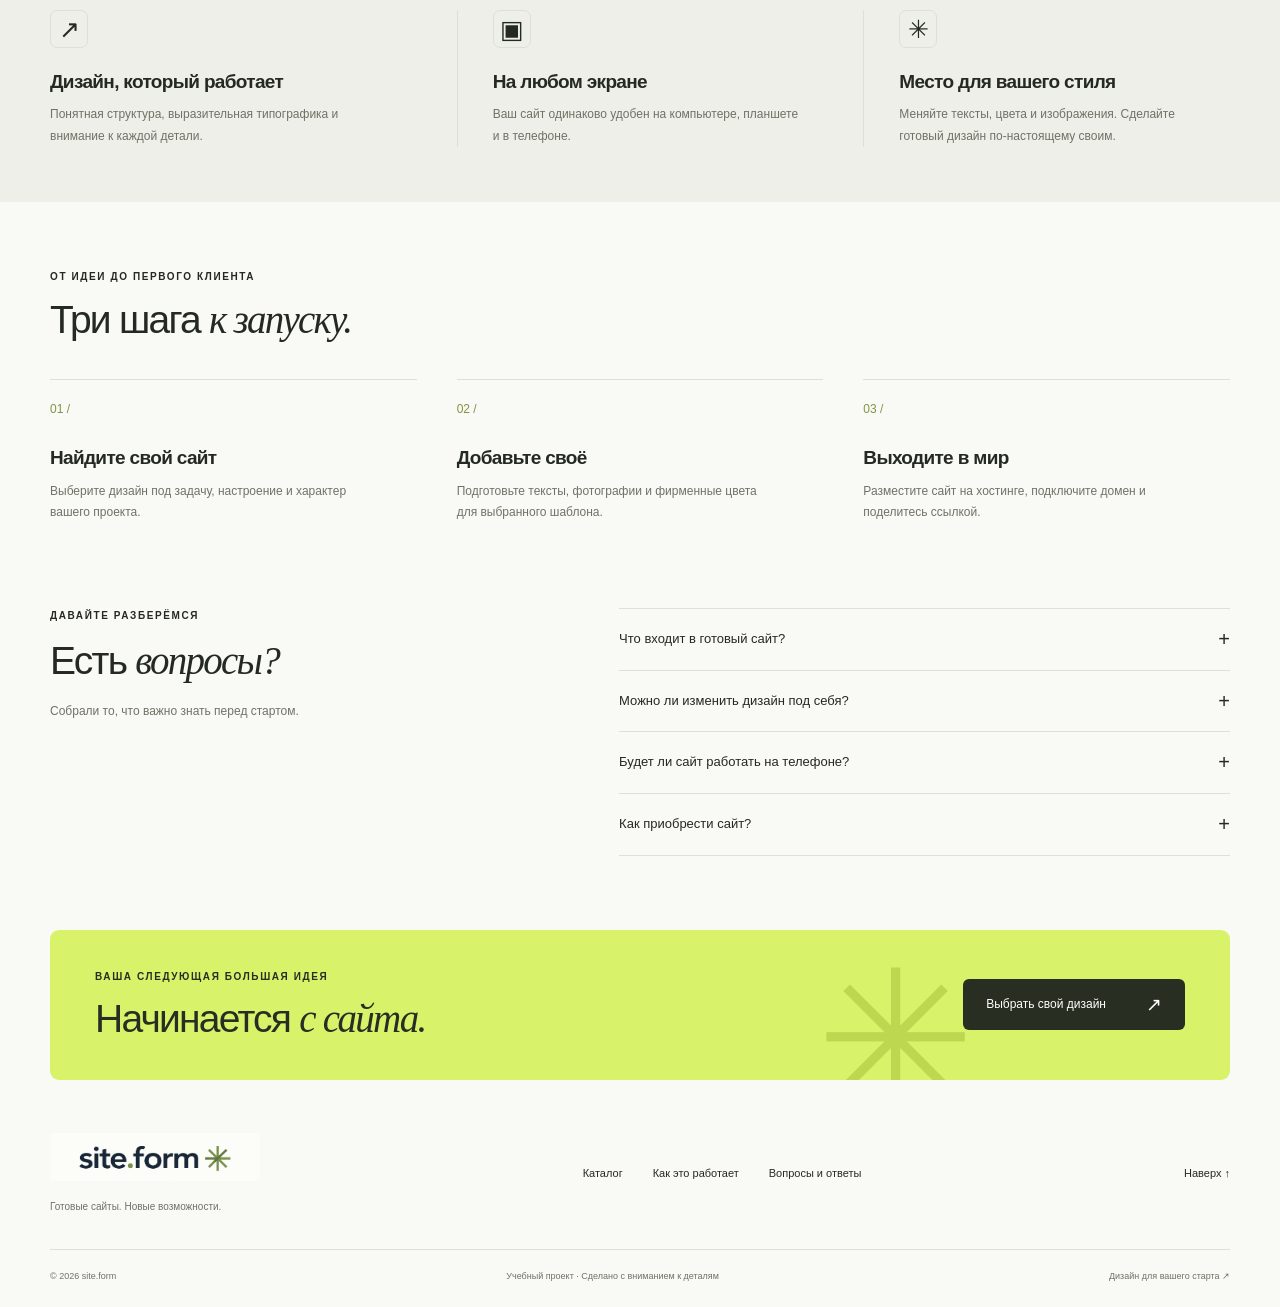
==== commit 1fb1fd4e: "feat: some corrects" ====
--- a/index.html
+++ b/index.html
@@ -15,9 +15,7 @@
 <body>
 <header class="header">
     <div class="container header-inner">
-        <a class="logo" href="index.html" aria-label="site.form — главная">site<span class="logo-dot">.</span>form<span
-                class="logo-star">✳</span>
-        </a>
+        <a class="logo" href="index.html" aria-label="site.form — главная"><img class="logo-image" src="assets/logo/logo.png" alt="site.form" width="2048" height="683"></a>
         <nav class="nav" aria-label="Основная навигация"><a href="catalog.html">Каталог сайтов ↗</a><a
                 href="index.html#how">Как это работает</a><a href="index.html#faq">Вопросы и ответы</a></nav>
         <div class="header-actions">
@@ -31,8 +29,6 @@
             <h1>Ваша идея.<br>Наш дизайн.<br><span class="serif">Готово к запуску.</span></h1>
             <p class="hero-description">Сайты с характером для бизнеса и личных проектов.<br>Выберите свой — и начните
                 что-то большое.</p><a class="button button-dark" href="catalog.html">Найти свой сайт <span>↗</span></a>
-            <div class="hero-note"><span class="tiny-stack"><i>А</i><i>М</i><i>К</i></span><span>Для тех, кто делает своё &nbsp; ↗</span>
-            </div>
         </div>
         <div class="hero-art" role="img" aria-label="Пример сайта Coffee House">
             <div class="art-grid"></div>
@@ -63,8 +59,7 @@
         </div>
         <div class="product-grid" id="products" data-limit="3"></div>
         <noscript>Для интерактивной подборки включите JavaScript.</noscript>
-        <div class="collection-note"><span>Меньше времени на разработку. Больше — на своё дело.</span><a
-                href="catalog.html">Смотреть все 6 сайтов ↗</a></div>
+        <div class="collection-note"><span>Меньше времени на разработку. Больше — на своё дело.</span></div>
     </section>
     <section class="why-section">
         <div class="container">
@@ -136,8 +131,7 @@
 </main>
 <footer class="footer container">
     <div class="footer-top">
-        <div><a class="logo" href="index.html">site<span class="logo-dot">.</span>form<span
-                class="logo-star">✳</span></a>
+        <div><a class="logo" href="index.html"><img class="logo-image" src="assets/logo/logo.png" alt="site.form" width="2048" height="683"></a>
             <p>Готовые сайты. Новые возможности.</p></div>
         <nav aria-label="Навигация в подвале"><a href="catalog.html">Каталог</a><a href="index.html#how">Как это
             работает</a><a href="index.html#faq">Вопросы и ответы</a></nav>
--- a/style.css
+++ b/style.css
@@ -9,6 +9,7 @@
   --line:#dedfd7;
   --soft:#eeefe8;
   --accent:#d8f36a;
+  --header-bg:#ded2bf;
   color-scheme: light;
 }
 
@@ -19,6 +20,7 @@
   --muted:#a5ad9e;
   --line:#3c4437;
   --soft:#242c21;
+  --header-bg:#393329;
   color-scheme: dark;
 }
 
@@ -107,7 +109,9 @@
 
 /* Navigation */
 .header {
+  background: var(--header-bg);
   border-bottom: 1px solid var(--line);
+  box-shadow: 0 4px 16px rgba(25, 35, 20, 0.06);
 }
 
 .header-inner {
@@ -125,6 +129,24 @@
   display: inline-flex;
   align-items: center;
   line-height: 1;
+  flex-shrink: 0;
+}
+
+.logo-image {
+  display: block;
+  width: 210px;
+  height: 48px;
+  object-fit: cover;
+  border-radius: 4px;
+}
+
+.header .logo-image {
+  mix-blend-mode: multiply;
+}
+
+:root[data-theme=dark] .header .logo-image {
+  filter: invert(1) hue-rotate(180deg);
+  mix-blend-mode: screen;
 }
 
 .logo-dot {
@@ -164,8 +186,12 @@
   place-content: center;
 }
 
+.theme-toggle {
+  border-color: var(--muted);
+}
+
 .theme-toggle:hover {
-  background: var(--soft);
+  border-color: var(--ink);
 }
 
 .header-cta {
@@ -1582,6 +1608,10 @@
   .logo {
     font-size: 27px;
   }
+  .logo-image {
+    width: 180px;
+    height: 42px;
+  }
   .logo-star {
     font-size: 29px;
   }
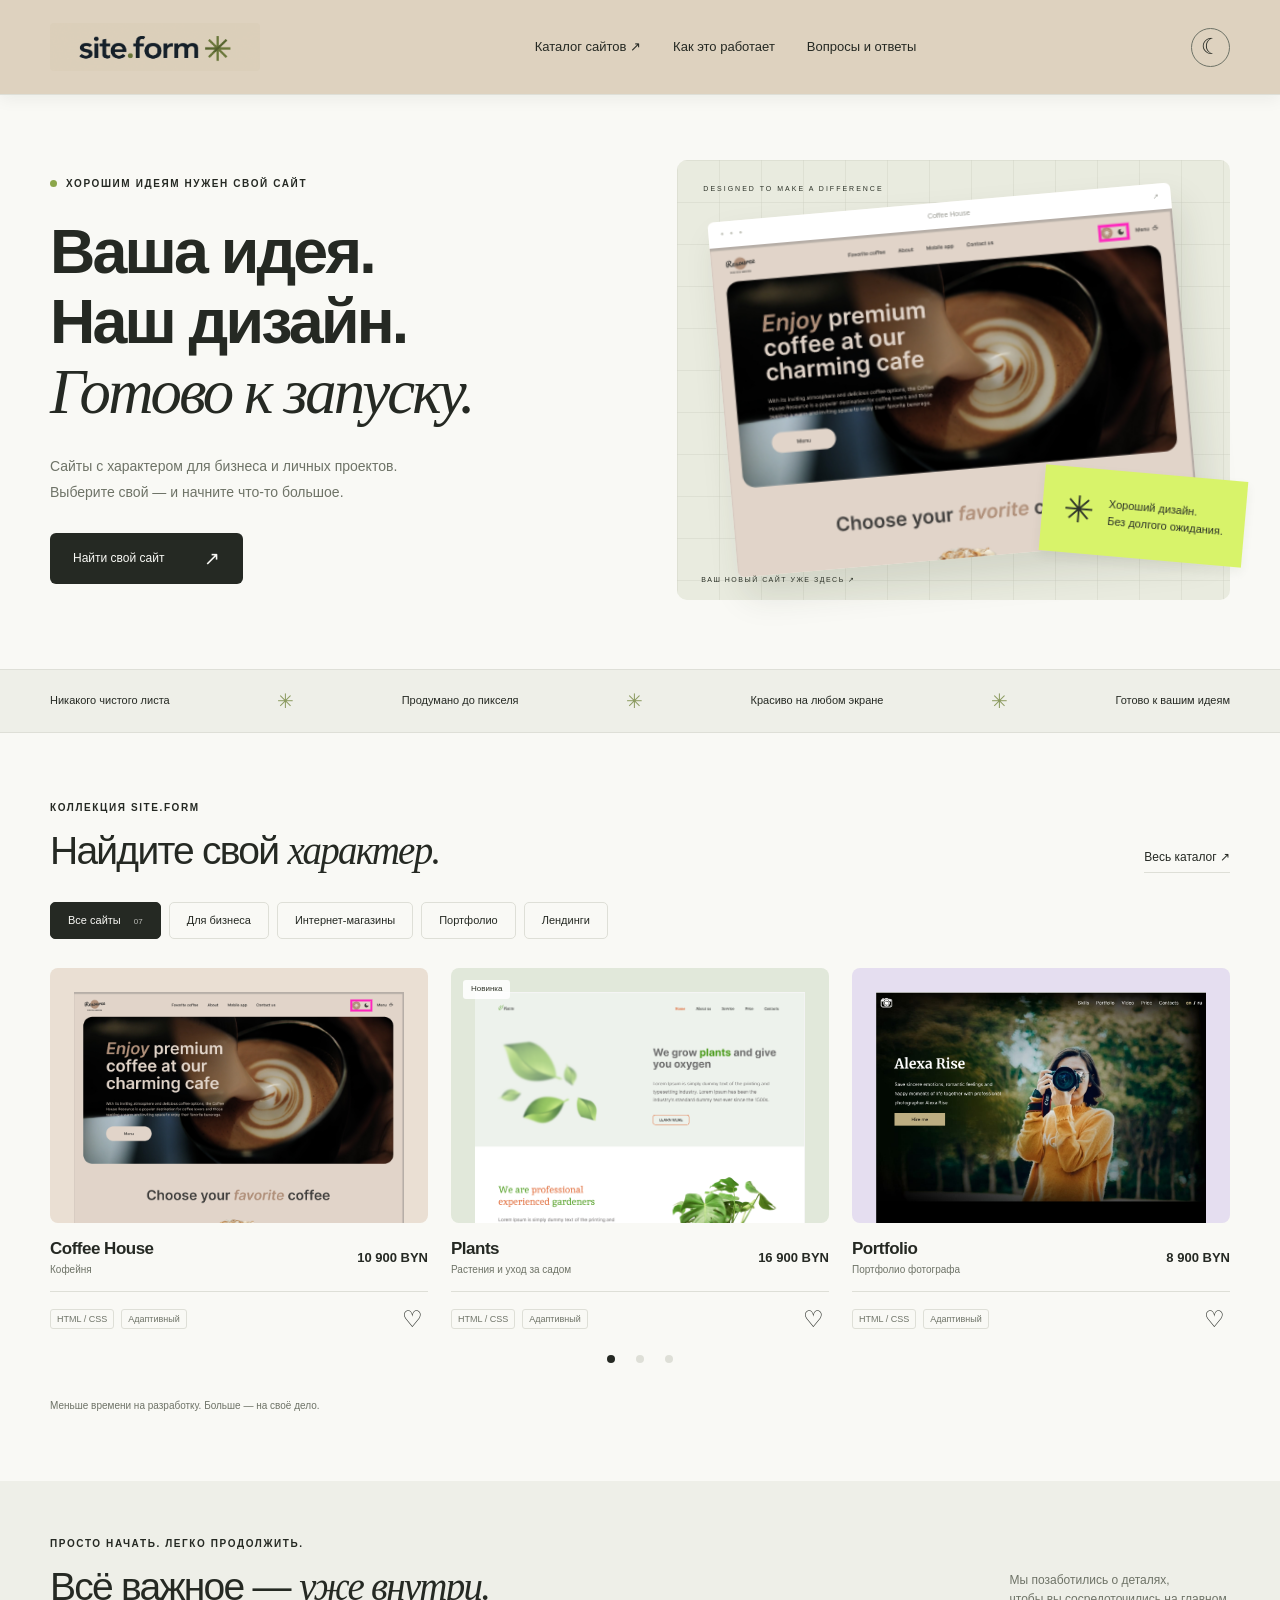
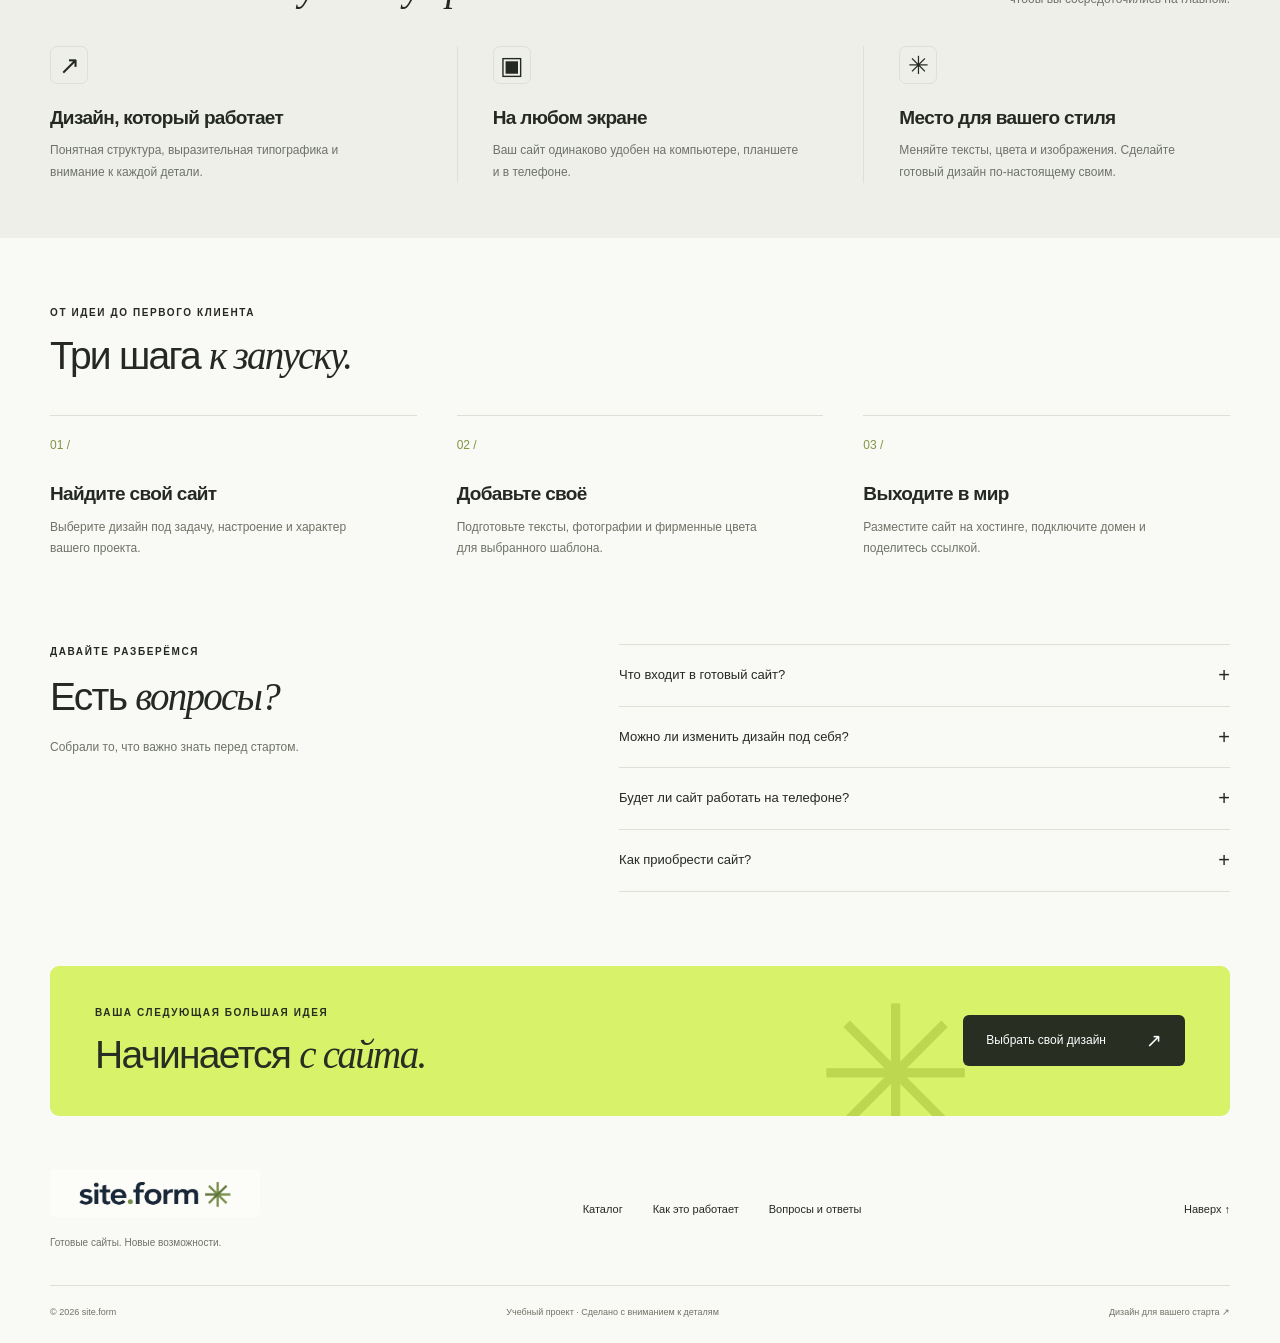
==== commit f0a04042: "feat: add new product images and implement product pagination" ====
--- a/index.html
+++ b/index.html
@@ -16,9 +16,10 @@
 <header class="header">
     <div class="container header-inner">
         <a class="logo" href="index.html" aria-label="site.form — главная"><img class="logo-image" src="assets/logo/logo.png" alt="site.form" width="2048" height="683"></a>
-        <nav class="nav" aria-label="Основная навигация"><a href="catalog.html">Каталог сайтов ↗</a><a
+        <nav class="nav" id="primary-nav" aria-label="Основная навигация"><a href="catalog.html">Каталог сайтов ↗</a><a
                 href="index.html#how">Как это работает</a><a href="index.html#faq">Вопросы и ответы</a></nav>
         <div class="header-actions">
+            <button class="menu-toggle" type="button" aria-label="Открыть меню" aria-expanded="false" aria-controls="primary-nav">☰</button>
             <button class="theme-toggle" aria-label="Включить тёмную тему">☾</button>
         </div>
     </div>
@@ -30,12 +31,12 @@
             <p class="hero-description">Сайты с характером для бизнеса и личных проектов.<br>Выберите свой — и начните
                 что-то большое.</p><a class="button button-dark" href="catalog.html">Найти свой сайт <span>↗</span></a>
         </div>
-        <div class="hero-art" role="img" aria-label="Пример сайта Coffee House">
+        <div class="hero-art">
             <div class="art-grid"></div>
             <span class="art-label">DESIGNED TO MAKE A DIFFERENCE</span>
             <div class="hero-browser">
                 <div class="browser-bar"><span>● ● ●</span><span>Coffee House</span><span>↗</span></div>
-                <img class="hero-site-preview" src="assets/CoffeHouse1.png" alt="Главная страница сайта Coffee House" fetchpriority="high">
+                <img class="hero-site-preview" src="assets/CoffeHouse1.png" alt="Пример сайта Coffee House" fetchpriority="high">
             </div>
             <div class="floating-label"><span>✳</span> Хороший дизайн.<br>Без долгого ожидания.</div>
             <span class="art-caption">ВАШ НОВЫЙ САЙТ УЖЕ ЗДЕСЬ ↗</span></div>
@@ -51,13 +52,14 @@
                 <h2>Найдите свой <em>характер.</em></h2></div>
             <a class="text-link" href="catalog.html">Весь каталог ↗</a></div>
         <div class="category-tabs" aria-label="Категории подборки">
-            <button class="active" data-category="all" aria-pressed="true">Все сайты <span>03</span></button>
+            <button class="active" data-category="all" aria-pressed="true">Все сайты <span>07</span></button>
             <button data-category="business" aria-pressed="false">Для бизнеса</button>
             <button data-category="shop" aria-pressed="false">Интернет-магазины</button>
             <button data-category="portfolio" aria-pressed="false">Портфолио</button>
             <button data-category="landing" aria-pressed="false">Лендинги</button>
         </div>
-        <div class="product-grid" id="products" data-limit="3"></div>
+        <div class="product-grid" id="products"></div>
+        <div class="product-dots" id="product-dots" aria-label="Страницы каталога"></div>
         <noscript>Для интерактивной подборки включите JavaScript.</noscript>
         <div class="collection-note"><span>Меньше времени на разработку. Больше — на своё дело.</span></div>
     </section>
--- a/style.css
+++ b/style.css
@@ -563,12 +563,55 @@
 
 .product-grid {
   display: grid;
-  grid-template-columns: repeat(3, minmax(0, 1fr));
+  grid-auto-flow: column;
+  grid-auto-columns: calc((100% - 46px) / 3);
   gap: 30px 23px;
+  overflow-x: auto;
+  overflow-y: hidden;
+  scroll-snap-type: x mandatory;
+  scrollbar-width: none;
+}
+
+.product-grid::-webkit-scrollbar {
+  display: none;
 }
 
 .product-card {
   min-width: 0;
+  scroll-snap-align: start;
+}
+
+.product-dots {
+  display: flex;
+  justify-content: center;
+  gap: 5px;
+  margin-top: 12px;
+}
+
+.product-dots[hidden] {
+  display: none;
+}
+
+.product-dots button {
+  display: grid;
+  place-items: center;
+  width: 24px;
+  height: 24px;
+  padding: 0;
+  border: 0;
+  background: transparent;
+}
+
+.product-dots button::before {
+  content: "";
+  width: 8px;
+  height: 8px;
+  border-radius: 50%;
+  background: var(--line);
+}
+
+.product-dots button[aria-current=page]::before {
+  background: var(--ink);
 }
 
 .preview-button {
@@ -1529,7 +1572,8 @@
     display: none;
   }
   .product-grid {
-    grid-template-columns: repeat(2, minmax(0, 1fr));
+    grid-auto-columns: calc((100% - 18px) / 2);
+    gap: 25px 18px;
   }
   .section {
     padding-block: 48px;
@@ -1735,7 +1779,7 @@
     padding: 8px 11px;
   }
   .product-grid {
-    grid-template-columns: 1fr;
+    grid-auto-columns: 100%;
     gap: 27px;
   }
   .preview-button, .catalog-main .preview-button {
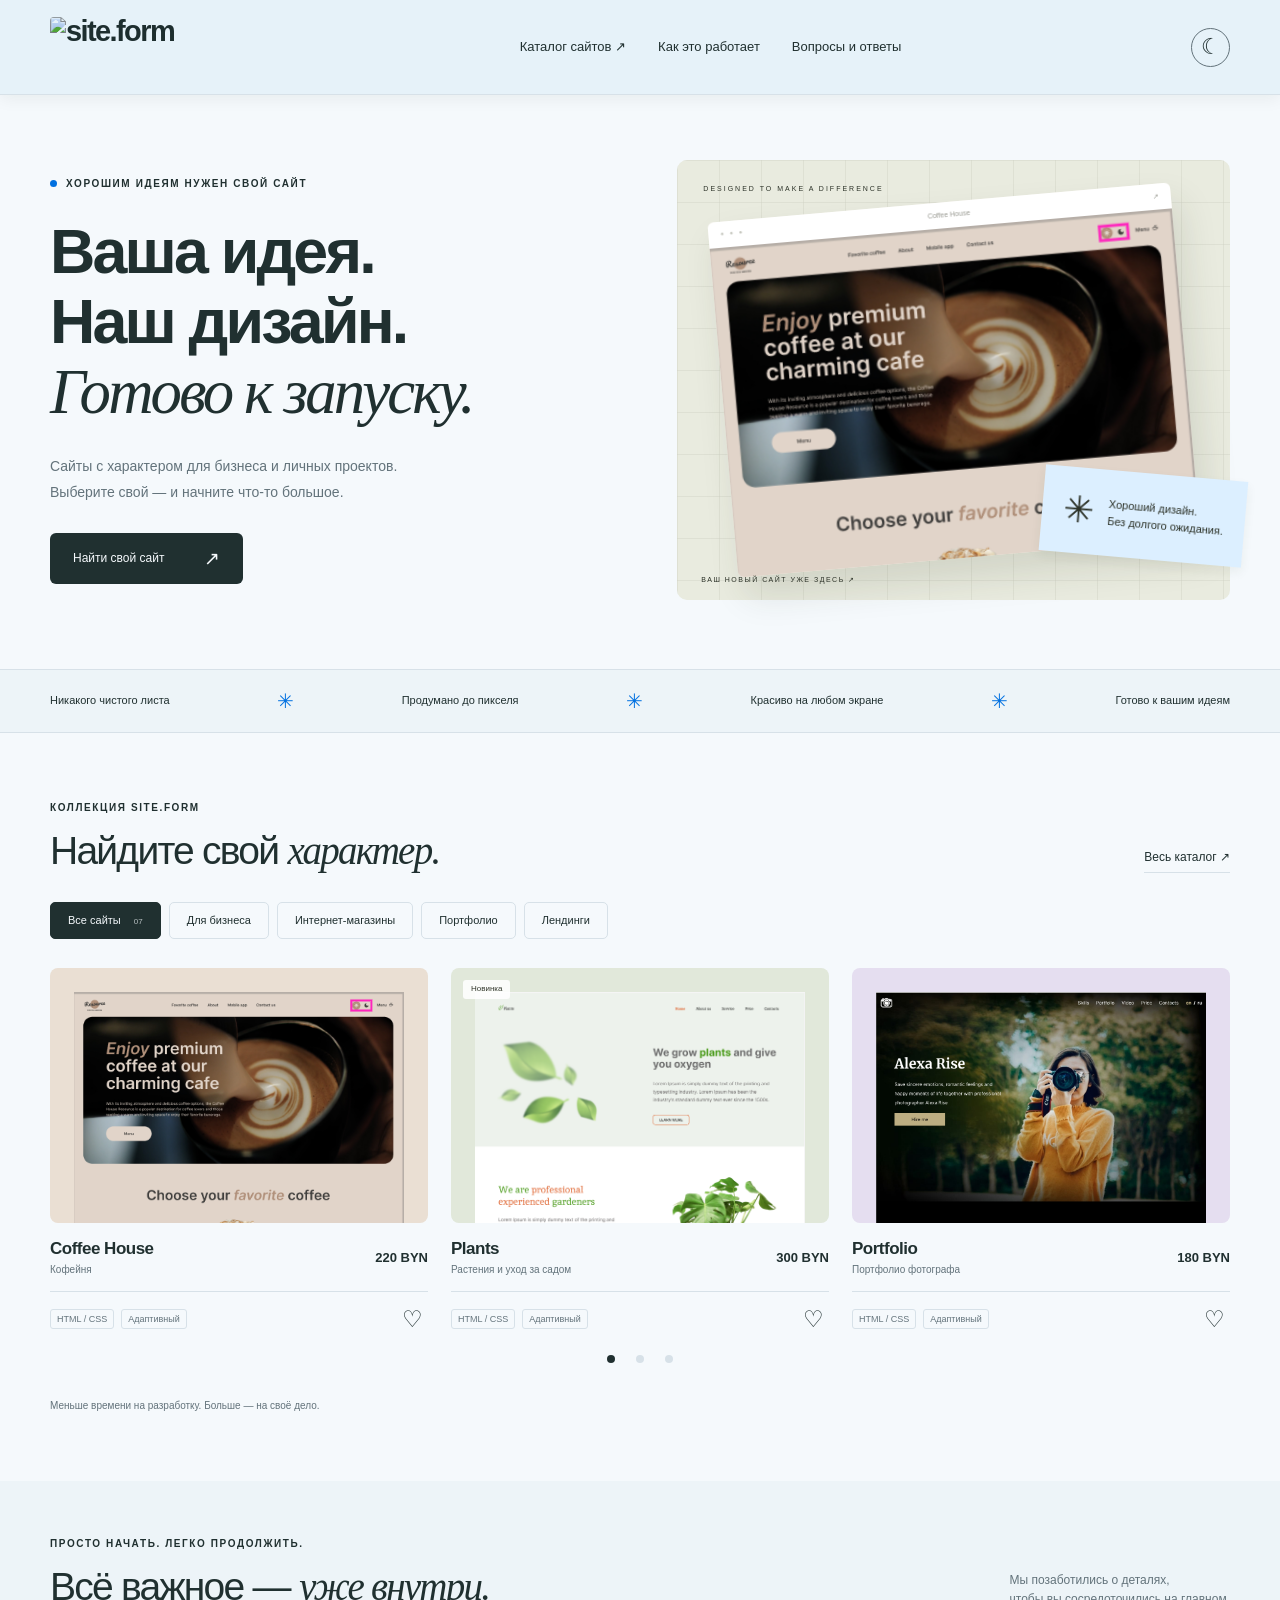
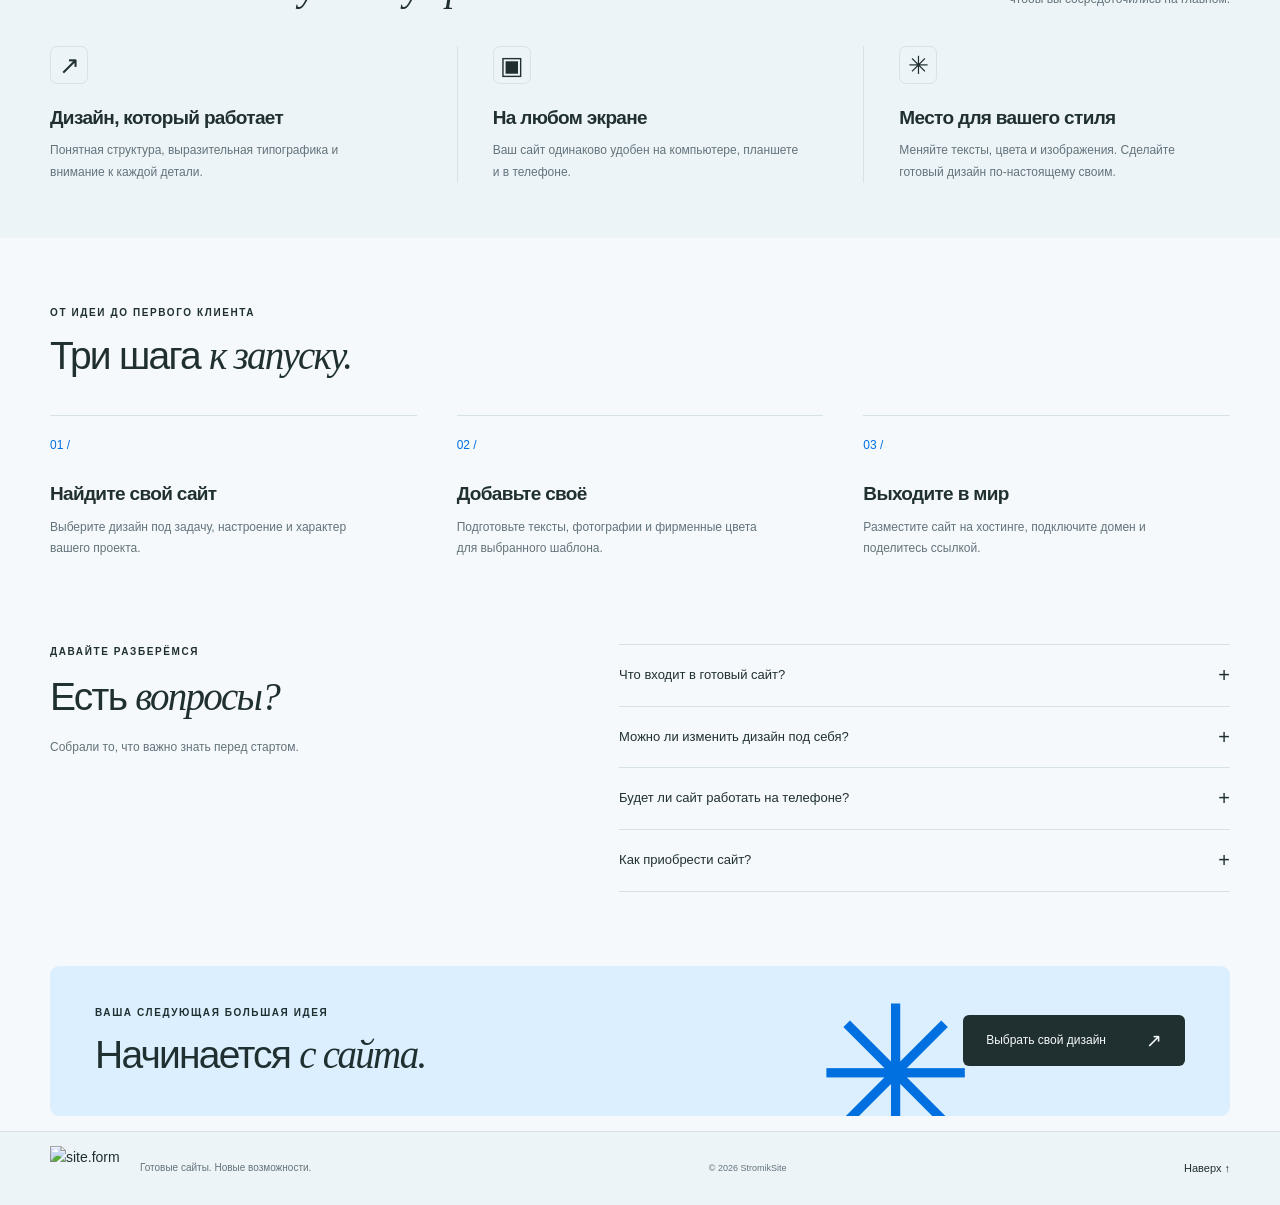
==== commit da70c27d: "feat: update site branding, improve footer layout, and adjust product pricing" ====
--- a/index.html
+++ b/index.html
@@ -4,7 +4,8 @@
     <meta charset="UTF-8">
     <meta name="viewport" content="width=device-width, initial-scale=1.0">
     <meta name="description" content="Готовые сайты с характером для бизнеса и личных проектов.">
-    <title>site.form — сайты для ваших идей</title>
+    <title>StromikSite — сайты для ваших идей</title>
+    <link rel="icon" type="image/png" href="assets/favicon/favicon.png">
     <script>try {
         document.documentElement.dataset.theme = localStorage.getItem('siteform-theme') || 'light'
     } catch (e) {
@@ -15,7 +16,7 @@
 <body>
 <header class="header">
     <div class="container header-inner">
-        <a class="logo" href="index.html" aria-label="site.form — главная"><img class="logo-image" src="assets/logo/logo.png" alt="site.form" width="2048" height="683"></a>
+        <a class="logo" href="index.html" aria-label="site.form — главная"><img class="logo-image" src="assets/logo/logo2.png" alt="site.form" width="2048" height="683"></a>
         <nav class="nav" id="primary-nav" aria-label="Основная навигация"><a href="catalog.html">Каталог сайтов ↗</a><a
                 href="index.html#how">Как это работает</a><a href="index.html#faq">Вопросы и ответы</a></nav>
         <div class="header-actions">
@@ -131,15 +132,12 @@
                 class="cta-star" aria-hidden="true">✳</span></div>
     </section>
 </main>
-<footer class="footer container">
-    <div class="footer-top">
-        <div><a class="logo" href="index.html"><img class="logo-image" src="assets/logo/logo.png" alt="site.form" width="2048" height="683"></a>
+<footer class="footer">
+    <div class="container footer-inner">
+        <div class="footer-brand"><a class="footer-logo" href="index.html"><img class="footer-logo-image" src="assets/logo/logo2-transparent.png" alt="site.form" width="56" height="32"></a>
             <p>Готовые сайты. Новые возможности.</p></div>
-        <nav aria-label="Навигация в подвале"><a href="catalog.html">Каталог</a><a href="index.html#how">Как это
-            работает</a><a href="index.html#faq">Вопросы и ответы</a></nav>
-        <a class="back-top" href="#">Наверх ↑</a></div>
-    <div class="footer-bottom">
-        <span>© 2026 site.form</span><span>Учебный проект · Сделано с вниманием к деталям</span><span>Дизайн для вашего старта ↗</span>
+        <div class="footer-meta"><span>© 2026 StromikSite</span></div>
+        <a class="back-top" href="#">Наверх ↑</a>
     </div>
 </footer>
 <dialog id="product-dialog" aria-labelledby="dialog-title"></dialog>
--- a/style.css
+++ b/style.css
@@ -1,26 +1,30 @@
 @charset "UTF-8";
-/* System fonts keep the pages independent of external services. */
-/* Shared palette: both pages use the same theme and components. */
+
 :root {
-  --bg:#f9f9f5;
+  --bg:#f5f9fc;
   --surface:#fff;
-  --ink:#252923;
-  --muted:#6e7367;
-  --line:#dedfd7;
-  --soft:#eeefe8;
-  --accent:#d8f36a;
-  --header-bg:#ded2bf;
+  --ink:#203030;
+  --muted:#63737b;
+  --line:#d7e1e8;
+  --soft:#edf4f8;
+  --accent:#dcefff;
+  --header-bg:#e6f2f9;
+  --brand:#0070e0;
+  --brand-strong:#005dbb;
   color-scheme: light;
 }
 
 :root[data-theme=dark] {
-  --bg:#191d18;
-  --surface:#232921;
-  --ink:#f1f2e9;
-  --muted:#a5ad9e;
-  --line:#3c4437;
-  --soft:#242c21;
-  --header-bg:#393329;
+  --bg:#141d22;
+  --surface:#1e2a31;
+  --ink:#edf5f7;
+  --muted:#a5b5bc;
+  --line:#394850;
+  --soft:#202d34;
+  --accent:#194267;
+  --header-bg:#152b39;
+  --brand:#42a5ff;
+  --brand-strong:#70baff;
   color-scheme: dark;
 }
 
@@ -57,7 +61,7 @@
 }
 
 button:focus-visible, a:focus-visible, summary:focus-visible, input:focus-visible, select:focus-visible {
-  outline: 3px solid #85a72d;
+  outline: 3px solid var(--brand);
   outline-offset: 4px;
 }
 
@@ -99,7 +103,7 @@
 }
 
 a:hover {
-  color: #76912c;
+  color: var(--brand);
 }
 
 .container {
@@ -134,9 +138,9 @@
 
 .logo-image {
   display: block;
-  width: 210px;
-  height: 48px;
-  object-fit: cover;
+  width: 180px;
+  height: auto;
+  object-fit: contain;
   border-radius: 4px;
 }
 
@@ -145,16 +149,16 @@
 }
 
 :root[data-theme=dark] .header .logo-image {
-  filter: invert(1) hue-rotate(180deg);
+  filter: brightness(1.7) saturate(1.1);
   mix-blend-mode: screen;
 }
 
 .logo-dot {
-  color: #91a84c;
+  color: var(--brand);
 }
 
 .logo-star {
-  color: #83994b;
+  color: var(--brand);
   font-size: 33px;
   margin-left: 10px;
 }
@@ -166,7 +170,7 @@
 }
 
 .nav a[aria-current] {
-  color: #80963d;
+  color: var(--brand);
 }
 
 .header-actions {
@@ -226,7 +230,7 @@
 .status-dot {
   height: 7px;
   width: 7px;
-  background: #8ba649;
+  background: var(--brand);
   border-radius: 50%;
   display: inline-block;
 }
@@ -260,7 +264,7 @@
 }
 
 .button-dark:hover {
-  background: #748c37;
+  background: var(--brand-strong);
   color: white;
   transform: translateY(-2px);
 }
@@ -361,102 +365,6 @@
   color: #c6c7bf;
 }
 
-.architecture-site {
-  padding: 16px 22px 14px;
-}
-
-.mock-nav {
-  display: flex;
-  align-items: center;
-  justify-content: space-between;
-}
-
-.mock-nav b {
-  font-size: 17px;
-  letter-spacing: -1px;
-}
-
-.mock-nav > span {
-  font-size: 6px;
-}
-
-.architecture-title {
-  font-size: 37px;
-  line-height: 1.02;
-  letter-spacing: -2px;
-  margin-top: 22px;
-  position: relative;
-  z-index: 2;
-}
-
-.arch-scene {
-  height: 139px;
-  margin-top: -15px;
-  position: relative;
-  overflow: hidden;
-  background: linear-gradient(170deg, #d7d8ce 0%, #edebe1 65%, #c4b69c 65%);
-}
-
-.sun {
-  width: 70px;
-  height: 70px;
-  border-radius: 50%;
-  background: #ece2c6;
-  position: absolute;
-  top: 9px;
-  left: 35px;
-}
-
-.building {
-  position: absolute;
-  right: 28px;
-  top: 15px;
-  width: 160px;
-  height: 130px;
-  background: linear-gradient(100deg, #d3c4aa, #eee5d3 65%, #b6a283 66%);
-  box-shadow: -17px 17px 0 #b8a88f;
-  transform: skewY(-5deg);
-}
-
-.building-window {
-  position: absolute;
-  left: 40px;
-  top: 20px;
-  width: 60px;
-  height: 120px;
-  border-radius: 50px 50px 0 0;
-  background: linear-gradient(100deg, #423d2d, #938269);
-  border: 9px solid #b9a489;
-  box-shadow: 12px 0 #e1d3b9;
-}
-
-.building-step {
-  position: absolute;
-  bottom: 0;
-  right: 38px;
-  width: 170px;
-  height: 13px;
-  background: #b6a487;
-  box-shadow: 0 -7px #d2c2a6;
-}
-
-.scene-plant {
-  position: absolute;
-  left: 13px;
-  bottom: -20px;
-  font-size: 95px;
-  color: #68705b;
-  transform: rotate(15deg);
-}
-
-.mock-bottom {
-  display: flex;
-  justify-content: space-between;
-  gap: 10px;
-  font-size: 5px;
-  padding-top: 12px;
-}
-
 .floating-label {
   position: absolute;
   bottom: 42px;
@@ -501,7 +409,7 @@
 .benefit-strip i {
   font-size: 20px;
   font-style: normal;
-  color: #8a995e;
+  color: var(--brand);
 }
 
 /* Collection and template previews */
@@ -545,7 +453,7 @@
 }
 
 .category-tabs button:hover {
-  border-color: #8c9e63;
+  border-color: var(--brand);
   background: var(--soft);
 }
 
@@ -679,223 +587,16 @@
   color: #34392d;
 }
 
-.mini-site {
-  background: #f7f4eb;
-  height: 260px;
-  box-shadow: 0 7px 20px rgba(32, 32, 32, 0.0705882353);
-  padding: 16px;
-  transition: transform 0.25s;
-  color: #35392b;
-  overflow: hidden;
-}
-
-.mini-nav {
-  display: flex;
-  justify-content: space-between;
-  font-size: 8px;
-  align-items: center;
-}
-
-.mini-nav b {
-  font-size: 13px;
-  letter-spacing: -0.7px;
-}
-
-.mini-nav span {
-  font-size: 5px;
-}
-
-.mini-title {
-  font-size: 29px;
-  line-height: 1.05;
-  letter-spacing: -1.5px;
-  margin-top: 24px;
-  font-weight: 500;
-  position: relative;
-  z-index: 1;
-}
-
-.mini-subtitle {
-  font-size: 6px;
-  margin-top: 9px;
-}
-
-.mini-site .arch-scene {
-  height: 120px;
-  margin-top: 13px;
-}
-
-.mini-site .building {
-  right: 14px;
-  top: 11px;
-  width: 130px;
-}
-
 .preview-botanica {
   background: #e1e8da;
 }
 
-.preview-botanica .mini-site {
-  background: #f0f1e5;
-}
-
-.preview-botanica .mini-title {
-  font-family: Georgia, serif;
-  font-size: 34px;
-  color: #3d4c31;
-  text-align: center;
-}
-
-.preview-botanica .mini-subtitle {
-  text-align: center;
-}
-
-.plant-scene {
-  height: 140px;
-  display: flex;
-  justify-content: center;
-  gap: 15px;
-  padding-top: 13px;
-}
-
-.plant {
-  width: 60px;
-  height: 70px;
-  background: linear-gradient(95deg, #c5a780, #e3c7a6);
-  border-radius: 3px 3px 19px 19px;
-  position: relative;
-  margin-top: 56px;
-}
-
-.plant:nth-child(2) {
-  width: 70px;
-  background: linear-gradient(95deg, #aab298, #c9ceba);
-  margin-top: 40px;
-}
-
-.plant:before {
-  content: "";
-  position: absolute;
-  width: 30px;
-  height: 80px;
-  bottom: 60px;
-  left: 10px;
-  background: #5b7044;
-  border-radius: 90% 0 80% 10%;
-  transform: rotate(-20deg);
-  box-shadow: 20px 5px #81915a;
-}
-
-.plant:nth-child(2):before {
-  transform: rotate(8deg);
-  height: 100px;
-  background: #425735;
-}
-
 .preview-mono {
   background: #e5def0;
 }
 
-.preview-mono .mini-site {
-  background: #bba2e0;
-  color: #25202c;
-}
-
-.preview-mono .mini-title {
-  font-size: 34px;
-  font-weight: 750;
-  margin-top: 34px;
-  letter-spacing: -2px;
-}
-
-.mono-shape {
-  font-size: 130px;
-  line-height: 0.9;
-  text-align: right;
-  margin-top: -8px;
-  color: #41334e;
-  transform: rotate(-17deg);
-}
-
 .preview-brew {
   background: #eadfd3;
-}
-
-.preview-brew .mini-site {
-  background: #492b22;
-  color: #f3e3c6;
-}
-
-.preview-brew .mini-title {
-  font-family: Georgia, serif;
-  font-size: 33px;
-}
-
-.coffee-shape {
-  width: 106px;
-  height: 90px;
-  border-radius: 5px 5px 45px 45px;
-  background: #dfb78b;
-  position: relative;
-  margin: 20px auto;
-  transform: rotate(-9deg);
-  box-shadow: 0 12px 0 -4px #2d1914;
-}
-
-.coffee-shape:after {
-  content: "";
-  position: absolute;
-  right: -26px;
-  top: 9px;
-  width: 30px;
-  height: 45px;
-  border: 9px solid #dfb78b;
-  border-radius: 50%;
-}
-
-.preview-flow {
-  background: #dde6ec;
-}
-
-.preview-flow .mini-site {
-  background: #eef4f8;
-  color: #233444;
-}
-
-.preview-flow .mini-title {
-  font-size: 31px;
-}
-
-.flow-shape {
-  height: 100px;
-  margin-top: 19px;
-  background: linear-gradient(135deg, #a1c7e3, #5684a5);
-  border-radius: 60px 60px 0 0;
-  transform: rotate(-10deg);
-  box-shadow: 40px 20px 0 #b2d2e9;
-}
-
-.preview-atelier {
-  background: #e9dedc;
-}
-
-.preview-atelier .mini-site {
-  background: #f4e8e3;
-  color: #593c35;
-}
-
-.preview-atelier .mini-title {
-  font-family: Georgia, serif;
-  font-size: 34px;
-}
-
-.atelier-shape {
-  width: 100px;
-  height: 110px;
-  margin: 18px auto;
-  background: linear-gradient(100deg, #c79a7b, #e1bfa3, #ac755e);
-  border-radius: 38% 38% 25% 25%;
-  transform: rotate(9deg);
 }
 
 .product-meta {
@@ -957,7 +658,7 @@
 }
 
 .favorite[aria-pressed=true] {
-  color: #8ca640;
+  color: var(--brand);
 }
 
 .collection-note {
@@ -970,10 +671,6 @@
 
 .collection-note a {
   color: var(--ink);
-}
-
-.mini-site, .mini-title, .mini-subtitle, .mini-site .arch-scene, .mini-site .mono-shape, .mini-site .coffee-shape, .mini-site .flow-shape, .mini-site .atelier-shape {
-  display: block;
 }
 
 /* Content sections */
@@ -1036,7 +733,7 @@
 }
 
 .steps article > span {
-  color: #819445;
+  color: var(--brand);
   font-size: 12px;
   display: block;
   margin-bottom: 28px;
@@ -1099,7 +796,7 @@
 
 .cta-banner {
   background: var(--accent);
-  color: #282e22;
+  color: var(--ink);
   border-radius: 9px;
   padding: 39px 45px;
   display: flex;
@@ -1115,8 +812,8 @@
 }
 
 .cta-banner .button {
-  background: #282e22;
-  color: #fff;
+  background: var(--ink);
+  color: var(--bg);
   z-index: 1;
 }
 
@@ -1124,7 +821,7 @@
   position: absolute;
   right: 255px;
   bottom: -55px;
-  color: #bed751;
+  color: var(--brand);
   font-size: 190px;
   line-height: 1;
   pointer-events: none;
@@ -1135,41 +832,53 @@
 }
 
 .footer {
-  padding-top: 53px;
-}
-
-.footer-top {
+  width: 100%;
+  margin-top: 15px;
+  padding-block: 14px;
+  background: var(--soft);
+  border-top: 1px solid var(--line);
+}
+
+.footer-inner {
   display: flex;
   justify-content: space-between;
-  gap: 25px;
-  align-items: center;
-  padding-bottom: 34px;
-}
-
-.footer-top p {
+  gap: 20px;
+  align-items: center;
+}
+
+.footer-brand {
+  display: flex;
+  align-items: center;
+  gap: 10px;
+  flex-shrink: 0;
+}
+
+.footer-logo-image {
+  display: block;
+  width: 80px;
+  height: auto;
+  object-fit: contain;
+}
+
+.footer-brand p {
   font-size: 10px;
   color: var(--muted);
-  margin: 12px 0 0;
-}
-
-.footer nav {
-  display: flex;
-  gap: 30px;
-  font-size: 11px;
+  margin: 0;
+}
+
+.footer-meta {
+  display: flex;
+  align-items: center;
+  justify-content: flex-end;
+  flex-wrap: wrap;
+  gap: 8px 16px;
+  font-size: 9px;
+  color: var(--muted);
 }
 
 .back-top {
   font-size: 11px;
-}
-
-.footer-bottom {
-  padding: 19px 0 24px;
-  border-top: 1px solid var(--line);
-  font-size: 9px;
-  color: var(--muted);
-  display: flex;
-  justify-content: space-between;
-  gap: 20px;
+  flex-shrink: 0;
 }
 
 /* Catalog and dialog */
@@ -1204,7 +913,7 @@
   top: -17px;
   font-size: 136px;
   line-height: 1.2;
-  color: #9aaa73;
+  color: var(--brand);
 }
 
 .catalog-tools {
@@ -1268,14 +977,6 @@
   height: 285px;
 }
 
-.catalog-main .mini-site {
-  height: 300px;
-}
-
-.catalog-main .mini-title {
-  margin-top: 33px;
-}
-
 .catalog-note {
   margin-top: 65px;
   background: var(--soft);
@@ -1289,7 +990,7 @@
 
 .catalog-note > span {
   font-size: 44px;
-  color: #8b9d60;
+  color: var(--brand);
 }
 
 .catalog-note h2 {
@@ -1314,7 +1015,7 @@
 
 .empty-state > span {
   font-size: 40px;
-  color: #8b9d60;
+  color: var(--brand);
 }
 
 .empty-state h2 {
@@ -1332,12 +1033,12 @@
 
 dialog {
   width: min(570px, 100% - 32px);
-  max-height: 90vh;
-  overflow: auto;
+  max-height: calc(100vh - 32px);
+  overflow: hidden;
   background: var(--bg);
   color: var(--ink);
   border: 1px solid var(--line);
-  padding: 32px;
+  padding: 22px;
   border-radius: 12px;
 }
 
@@ -1349,43 +1050,144 @@
 .dialog-close {
   position: absolute;
   right: 15px;
-  top: 11px;
+  top: 3px;
+  width: 34px;
+  height: 34px;
+  padding: 0;
   border: 0;
   background: none;
   font-size: 28px;
+  line-height: 1;
+  display: grid;
+  place-items: center;
+}
+
+.dialog-image {
+  display: block;
+  width: 100%;
+  margin-top: 30px;
+  max-height: 150px;
+  aspect-ratio: 16 / 9;
+  object-fit: cover;
+  object-position: top;
+  border-radius: 4px;
+}
+
+.dialog-image[data-preview-theme=dark] {
+  filter: brightness(0.68) saturate(0.85);
+}
+
+.dialog-image[data-preview-theme=brand] {
+  filter: sepia(0.2) saturate(1.35) hue-rotate(345deg);
 }
 
 .dialog-category {
   font-size: 11px;
   color: var(--muted);
-  margin-top: 12px;
+  margin: 7px 0 0;
+}
+
+.dialog-pages {
+  display: flex;
+  align-items: center;
+  justify-content: space-between;
+  gap: 16px;
+  padding-block: 8px;
+  margin-block: 8px;
+  border-block: 1px solid var(--line);
+}
+
+.dialog-pages label {
+  font-size: 13px;
+  font-weight: 550;
+}
+
+.dialog-pages input {
+  width: 76px;
+  padding: 6px;
+  border: 1px solid var(--line);
+  border-radius: 4px;
+  background: var(--surface);
+  color: var(--ink);
+}
+
+.dialog-select-field {
+  display: flex;
+  align-items: center;
+  justify-content: space-between;
+  gap: 12px;
+  margin-top: 8px;
+  font-size: 12px;
+  font-weight: 550;
+}
+
+.dialog-select-field select {
+  width: 62%;
+  min-height: 34px;
+  padding: 6px 8px;
+  border: 1px solid var(--line);
+  border-radius: 4px;
+  background: var(--surface);
+  color: var(--ink);
+}
+
+.dialog-language-summary {
+  margin: 5px 0 0;
+  font-size: 10px;
+}
+
+.dialog-checkbox {
+  display: flex;
+  align-items: center;
+  gap: 9px;
+  margin-top: 9px;
+  font-size: 12px;
+}
+
+.dialog-checkbox input {
+  width: 17px;
+  height: 17px;
+  margin: 0;
+  accent-color: var(--brand);
 }
 
 dialog h2 {
   padding-right: 20px;
-  margin: 15px 0;
+  margin: 5px 0 7px;
+  font-size: 28px;
 }
 
 dialog p, dialog li {
-  font-size: 13px;
+  font-size: 12px;
   color: var(--muted);
 }
 
 dialog ul {
-  padding-left: 20px;
+  margin: 8px 0;
+  padding-left: 18px;
+  line-height: 1.35;
 }
 
 .dialog-price {
-  font-size: 27px;
+  font-size: 23px;
   font-weight: 550;
-  margin-block: 20px;
+  margin-block: 9px;
+}
+
+dialog .button {
+  padding: 10px 16px;
 }
 
 .demo-note {
   border-top: 1px solid var(--line);
-  padding-top: 15px;
-  margin-top: 22px;
+  padding-top: 8px;
+  margin-top: 12px;
   margin-bottom: 0;
+  font-size: 10px;
+}
+
+.dialog-features {
+  margin: 8px 0;
   font-size: 11px;
 }
 
@@ -1423,12 +1225,6 @@
   .hero-browser {
     width: 82%;
   }
-  .architecture-title {
-    font-size: 44px;
-  }
-  .arch-scene {
-    height: 160px;
-  }
   .preview-button {
     height: 275px;
   }
@@ -1456,22 +1252,10 @@
   .hero-art {
     height: 390px;
   }
-  .architecture-title {
-    font-size: 32px;
-  }
-  .architecture-site {
-    padding: 14px;
-  }
   .preview-button {
     padding: 22px 16px 0;
     height: 232px;
   }
-  .mini-title {
-    font-size: 25px;
-  }
-  .preview-botanica .mini-title, .preview-mono .mini-title {
-    font-size: 29px;
-  }
   .product-grid {
     gap: 25px 18px;
   }
@@ -1485,9 +1269,6 @@
     font-size: 10px;
     gap: 10px;
   }
-  .footer nav {
-    gap: 19px;
-  }
   .catalog-star {
     font-size: 110px;
   }
@@ -1527,20 +1308,6 @@
   }
   .hero-art {
     height: 330px;
-  }
-  .architecture-title {
-    font-size: 28px;
-  }
-  .arch-scene {
-    height: 113px;
-  }
-  .building {
-    width: 115px;
-    right: 12px;
-  }
-  .building-window {
-    left: 24px;
-    width: 53px;
   }
   .floating-label {
     right: -6px;
@@ -1606,12 +1373,6 @@
   .cta-banner .button {
     gap: 18px;
   }
-  .footer-top {
-    flex-wrap: wrap;
-  }
-  .footer-bottom span:last-child {
-    display: none;
-  }
   .catalog-intro h1 {
     font-size: 48px;
   }
@@ -1653,8 +1414,8 @@
     font-size: 27px;
   }
   .logo-image {
-    width: 180px;
-    height: 42px;
+    width: 60px;
+    height: 45px;
   }
   .logo-star {
     font-size: 29px;
@@ -1721,12 +1482,6 @@
   .hero-browser {
     width: 81%;
   }
-  .architecture-title {
-    font-size: 35px;
-  }
-  .arch-scene {
-    height: 126px;
-  }
   .floating-label {
     right: -3px;
     bottom: 27px;
@@ -1786,29 +1541,6 @@
     height: 290px;
     padding: 25px 29px 0;
   }
-  .mini-site {
-    padding: 21px;
-    height: 300px;
-  }
-  .mini-title, .preview-botanica .mini-title, .preview-mono .mini-title {
-    font-size: 35px;
-    margin-top: 27px;
-  }
-  .mini-site .arch-scene {
-    height: 160px;
-  }
-  .mini-nav b {
-    font-size: 16px;
-  }
-  .mini-nav span {
-    font-size: 6px;
-  }
-  .mini-subtitle {
-    font-size: 7px;
-  }
-  .plant-scene {
-    padding-top: 24px;
-  }
   .product-meta {
     margin-top: 13px;
   }
@@ -1914,27 +1646,31 @@
     font-size: 170px;
   }
   .footer {
-    padding-top: 35px;
-  }
-  .footer-top {
+    padding-block: 14px;
+  }
+  .footer-inner {
     display: grid;
     grid-template-columns: 1fr auto;
-    gap: 25px;
-    padding-bottom: 25px;
-  }
-  .footer nav {
+    gap: 12px;
+  }
+  .footer-brand {
+    gap: 7px;
+  }
+  .footer-logo-image {
+    width: 44px;
+    height: 26px;
+  }
+  .footer-brand p {
+    max-width: 120px;
+    font-size: 9px;
+  }
+  .footer-meta {
     grid-column: 1/-1;
-    grid-row: 2;
-    gap: 22px;
-    font-size: 10px;
-  }
-  .footer-bottom {
+    justify-content: space-between;
+    gap: 6px 10px;
+    padding-top: 9px;
+    border-top: 1px solid var(--line);
     font-size: 8px;
-    gap: 14px;
-  }
-  .footer-bottom span:nth-child(2) {
-    max-width: 175px;
-    text-align: right;
   }
   .breadcrumbs {
     margin: 23px 0 27px;
@@ -2000,7 +1736,17 @@
     font-size: 24px;
   }
   dialog {
-    padding: 24px;
+    max-height: calc(100vh - 16px);
+    padding: 14px;
+  }
+  .dialog-image {
+    max-height: 90px;
+  }
+  .dialog-features {
+    display: none;
+  }
+  dialog h2 {
+    font-size: 24px;
   }
   .preview-button:after {
     opacity: 1;
@@ -2015,4 +1761,4 @@
     transition: none !important;
     animation: none !important;
   }
-}
+}
